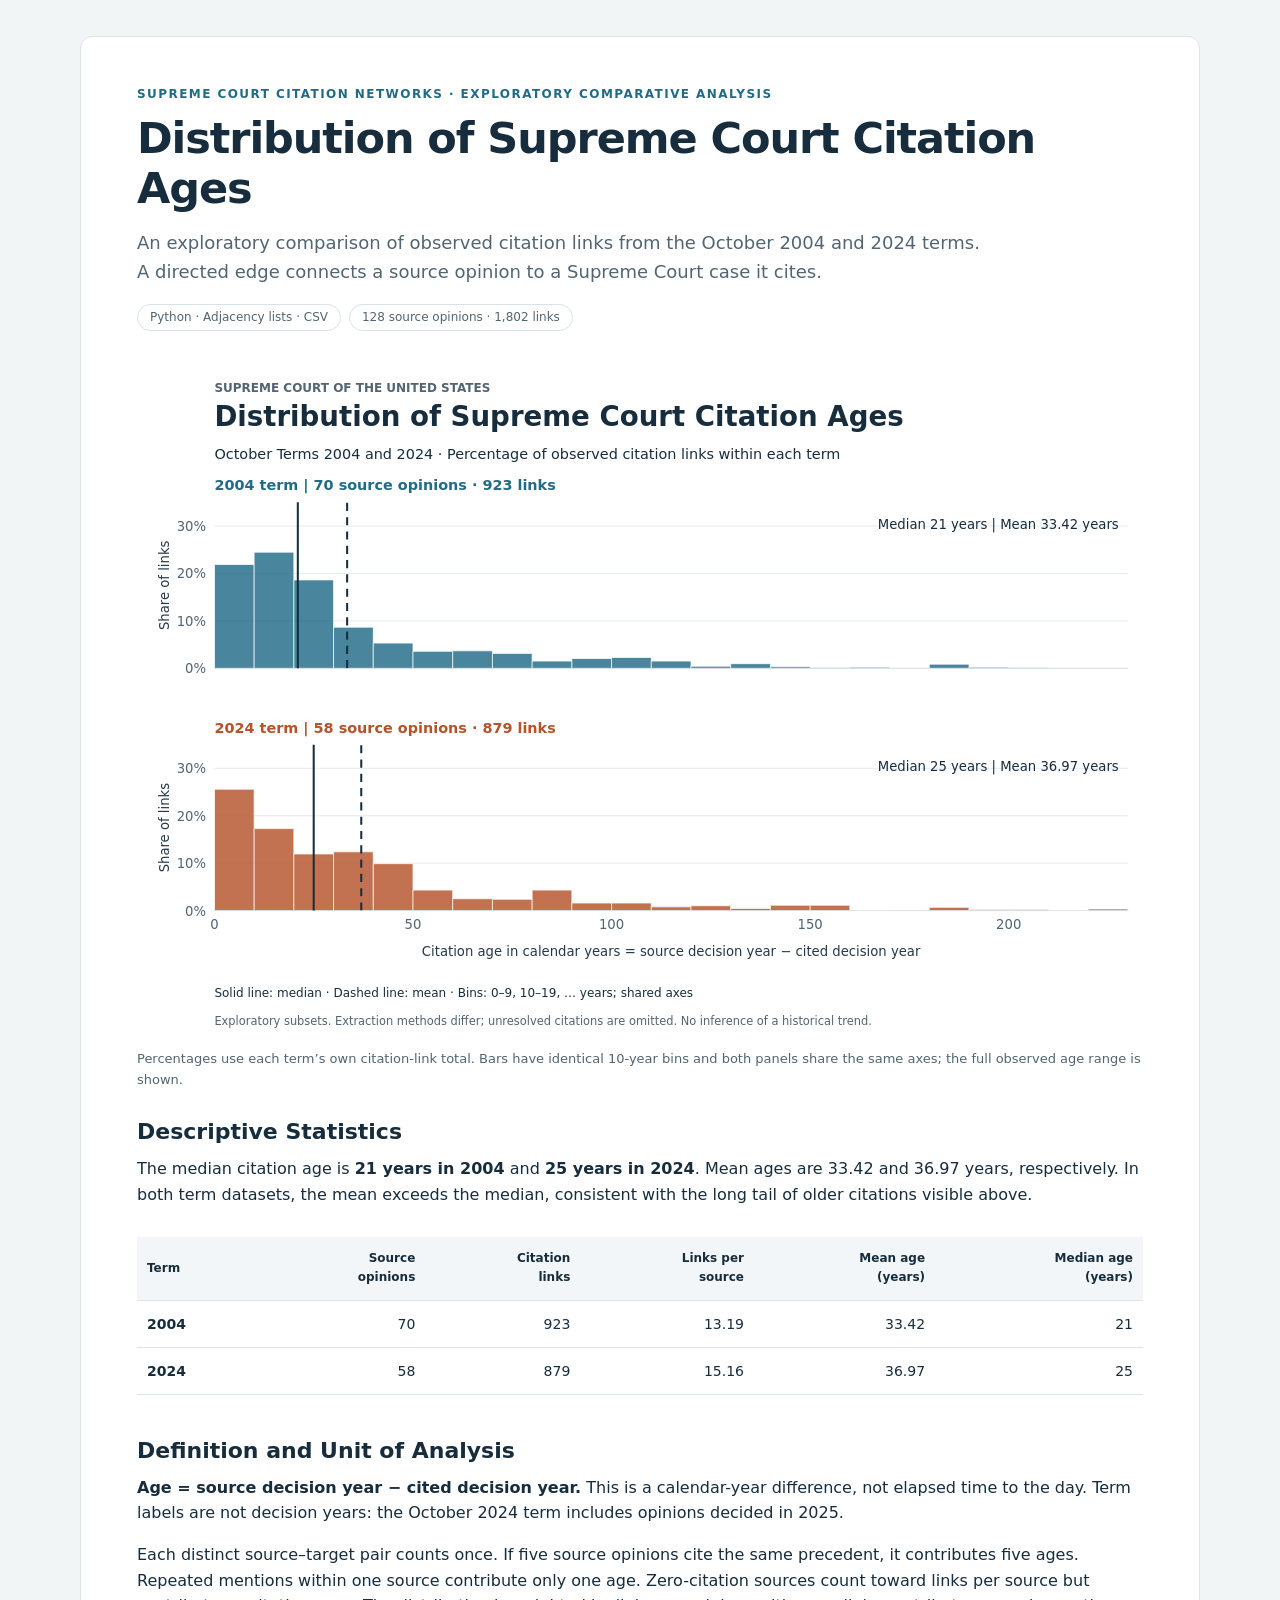
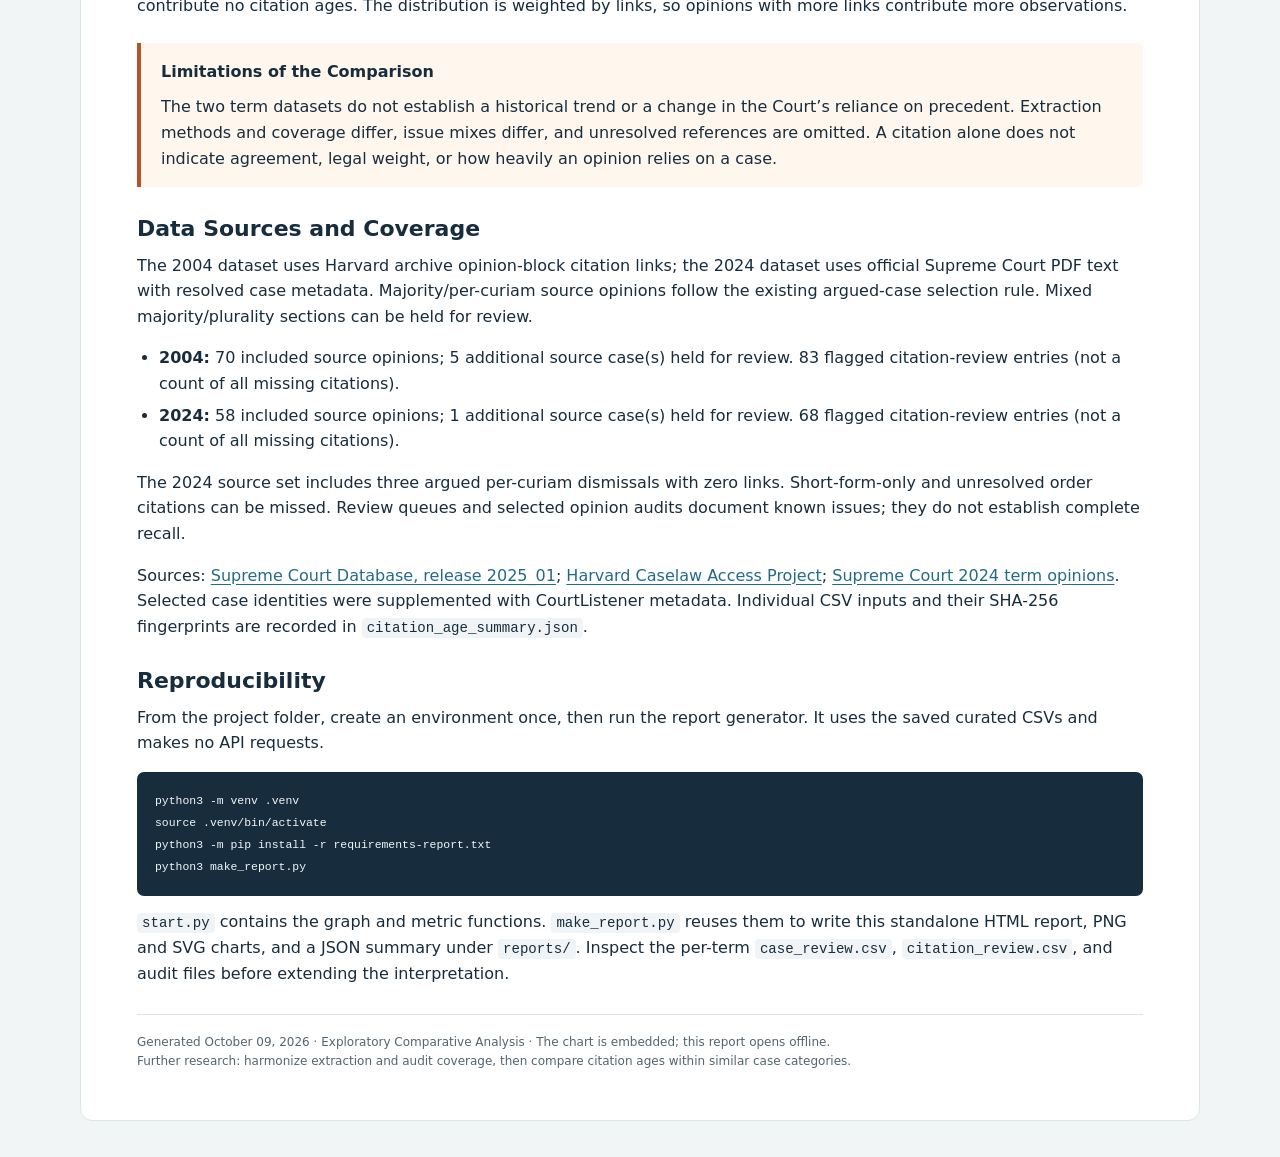
==== reports/citation_age_report.html @ a2adbf7c "Add initial SCOTUS citation analysis and reproducible report" ====
<!doctype html>
<html lang="en">
<head>
<meta charset="utf-8">
<meta name="viewport" content="width=device-width, initial-scale=1">
<title>Distribution of Supreme Court Citation Ages — 2004 and 2024 Terms</title>
<style>
:root { color-scheme: light; --ink:#172d3d; --muted:#526571; --line:#dce5ea; }
* { box-sizing:border-box; }
body { margin:0; background:#f2f5f6; color:var(--ink); font:16px/1.6 system-ui,-apple-system,sans-serif; }
main { max-width:1120px; margin:36px auto; background:white; padding:48px 56px; border:1px solid var(--line); border-radius:12px; }
.eyebrow { color:#226b88; font-size:12px; font-weight:750; letter-spacing:.12em; text-transform:uppercase; }
h1 { font-size:clamp(30px,4vw,43px); line-height:1.15; margin:10px 0 16px; letter-spacing:-.025em; }
h2 { font-size:22px; margin:28px 0 10px; line-height:1.25; }
p { margin:10px 0 16px; }
.lead { font-size:18px; max-width:850px; color:var(--muted); }
.tag { display:inline-block; border:1px solid #d7e2e8; border-radius:20px; padding:3px 12px; font-size:12px; margin-right:8px; color:var(--muted); }
figure { margin:26px -16px 12px; }
figure svg { display:block; width:100%; height:auto; }
figcaption { font-size:13px; color:var(--muted); padding:0 16px; }
.table-wrap { overflow-x:auto; }
table { width:100%; border-collapse:collapse; font-size:14px; margin:14px 0; font-variant-numeric:tabular-nums; }
th,td { padding:12px 10px; border-bottom:1px solid var(--line); text-align:right; }
th:first-child { text-align:left; }
thead th { background:#f3f6f8; font-size:12px; font-weight:650; }
.note { background:#fff7ed; border-left:4px solid #b5532b; padding:16px 20px; margin:24px 0; border-radius:0 6px 6px 0; }
.note p:last-child { margin-bottom:0; }
li { margin:6px 0; }
ul { padding-left:22px; }
code { font-size:.88em; background:#f0f4f6; padding:2px 5px; border-radius:4px; }
pre { background:#172d3d; color:#f2f6f7; padding:18px; border-radius:7px; overflow:auto; font-size:13px; line-height:1.7; }
pre code { background:none; color:inherit; padding:0; }
a { color:#226b88; text-underline-offset:3px; }
footer { margin-top:28px; padding-top:18px; border-top:1px solid var(--line); color:var(--muted); font-size:12px; }
@media (max-width:650px) { main { margin:0; padding:25px 20px; border:0; border-radius:0; } figure { margin:20px -12px; } }
@media print { body { background:white; } main { margin:0; padding:0; border:0; } figure,.note,table { break-inside:avoid; } }
</style>
</head>
<body><main>
<div class="eyebrow">Supreme Court Citation Networks · Exploratory Comparative Analysis</div>
<h1>Distribution of Supreme Court Citation Ages</h1>
<p class="lead">An exploratory comparison of observed citation links from the October 2004 and 2024 terms. A directed edge connects a source opinion to a Supreme Court case it cites.</p>
<span class="tag">Python · Adjacency lists · CSV</span><span class="tag">128 source opinions · 1,802 links</span>
<figure><svg role="img" aria-label="Two histograms of citation ages with shared percentage axes. Mean and median are marked for each term." xmlns:xlink="http://www.w3.org/1999/xlink" width="864pt" height="576pt" viewBox="0 0 864 576" xmlns="http://www.w3.org/2000/svg" version="1.1">
 <metadata>
  <rdf:RDF xmlns:dc="http://purl.org/dc/elements/1.1/" xmlns:cc="http://creativecommons.org/ns#" xmlns:rdf="http://www.w3.org/1999/02/22-rdf-syntax-ns#">
   <cc:Work>
    <dc:type rdf:resource="http://purl.org/dc/dcmitype/StillImage"/>
    <dc:date>2026-10-09T14:38:45.581344</dc:date>
    <dc:format>image/svg+xml</dc:format>
    <dc:creator>
     <cc:Agent>
      <dc:title>Matplotlib v3.9.4, https://matplotlib.org/</dc:title>
     </cc:Agent>
    </dc:creator>
   </cc:Work>
  </rdf:RDF>
 </metadata>
 <defs>
  <style type="text/css">*{stroke-linejoin: round; stroke-linecap: butt}</style>
 </defs>
 <g id="figure_1">
  <g id="patch_1">
   <path d="M 0 576 
L 864 576 
L 864 0 
L 0 0 
z
" style="fill: #ffffff"/>
  </g>
  <g id="axes_1">
   <g id="patch_2">
    <path d="M 77.76 259.106341 
L 838.08 259.106341 
L 838.08 120.96 
L 77.76 120.96 
z
" style="fill: #ffffff"/>
   </g>
   <g id="matplotlib.axis_1">
    <g id="xtick_1">
     <g id="line2d_1"/>
    </g>
    <g id="xtick_2">
     <g id="line2d_2"/>
    </g>
    <g id="xtick_3">
     <g id="line2d_3"/>
    </g>
    <g id="xtick_4">
     <g id="line2d_4"/>
    </g>
    <g id="xtick_5">
     <g id="line2d_5"/>
    </g>
   </g>
   <g id="matplotlib.axis_2">
    <g id="ytick_1">
     <g id="line2d_6">
      <path d="M 77.76 259.106341 
L 838.08 259.106341 
" clip-path="url(#pb6559ec3bf)" style="fill: none; stroke: #e5ebee; stroke-width: 0.8; stroke-linecap: square"/>
     </g>
     <g id="line2d_7"/>
     <g id="text_1">
      <text style="fill: #526571; font: 11px 'DejaVu Sans'; text-anchor: end" x="70.76" y="263.285482" transform="rotate(-0 70.76 263.285482)">0%</text>
     </g>
    </g>
    <g id="ytick_2">
     <g id="line2d_8">
      <path d="M 77.76 219.635958 
L 838.08 219.635958 
" clip-path="url(#pb6559ec3bf)" style="fill: none; stroke: #e5ebee; stroke-width: 0.8; stroke-linecap: square"/>
     </g>
     <g id="line2d_9"/>
     <g id="text_2">
      <text style="fill: #526571; font: 11px 'DejaVu Sans'; text-anchor: end" x="70.76" y="223.815099" transform="rotate(-0 70.76 223.815099)">10%</text>
     </g>
    </g>
    <g id="ytick_3">
     <g id="line2d_10">
      <path d="M 77.76 180.165575 
L 838.08 180.165575 
" clip-path="url(#pb6559ec3bf)" style="fill: none; stroke: #e5ebee; stroke-width: 0.8; stroke-linecap: square"/>
     </g>
     <g id="line2d_11"/>
     <g id="text_3">
      <text style="fill: #526571; font: 11px 'DejaVu Sans'; text-anchor: end" x="70.76" y="184.344716" transform="rotate(-0 70.76 184.344716)">20%</text>
     </g>
    </g>
    <g id="ytick_4">
     <g id="line2d_12">
      <path d="M 77.76 140.695192 
L 838.08 140.695192 
" clip-path="url(#pb6559ec3bf)" style="fill: none; stroke: #e5ebee; stroke-width: 0.8; stroke-linecap: square"/>
     </g>
     <g id="line2d_13"/>
     <g id="text_4">
      <text style="fill: #526571; font: 11px 'DejaVu Sans'; text-anchor: end" x="70.76" y="144.874332" transform="rotate(-0 70.76 144.874332)">30%</text>
     </g>
    </g>
    <g id="text_5">
     <text style="fill: #25394b; font: 11px 'DejaVu Sans'; text-anchor: middle" x="40.023125" y="190.033171" transform="rotate(-90 40.023125 190.033171)">Share of links</text>
    </g>
   </g>
   <g id="patch_3">
    <path d="M 77.76 259.106341 
L 838.08 259.106341 
" style="fill: none; stroke: #ccd7de; stroke-width: 0.8; stroke-linejoin: miter; stroke-linecap: square"/>
   </g>
   <g id="patch_4">
    <path d="M 77.76 259.106341 
L 110.817391 259.106341 
L 110.817391 172.724788 
L 77.76 172.724788 
z
" clip-path="url(#pb6559ec3bf)" style="fill: #226b88; opacity: 0.82; stroke: #ffffff; stroke-width: 0.6; stroke-linejoin: miter"/>
   </g>
   <g id="patch_5">
    <path d="M 110.817391 259.106341 
L 143.874783 259.106341 
L 143.874783 162.461633 
L 110.817391 162.461633 
z
" clip-path="url(#pb6559ec3bf)" style="fill: #226b88; opacity: 0.82; stroke: #ffffff; stroke-width: 0.6; stroke-linejoin: miter"/>
   </g>
   <g id="patch_6">
    <path d="M 143.874783 259.106341 
L 176.932174 259.106341 
L 176.932174 185.553731 
L 143.874783 185.553731 
z
" clip-path="url(#pb6559ec3bf)" style="fill: #226b88; opacity: 0.82; stroke: #ffffff; stroke-width: 0.6; stroke-linejoin: miter"/>
   </g>
   <g id="patch_7">
    <path d="M 176.932174 259.106341 
L 209.989565 259.106341 
L 209.989565 224.895825 
L 176.932174 224.895825 
z
" clip-path="url(#pb6559ec3bf)" style="fill: #226b88; opacity: 0.82; stroke: #ffffff; stroke-width: 0.6; stroke-linejoin: miter"/>
   </g>
   <g id="patch_8">
    <path d="M 209.989565 259.106341 
L 243.046957 259.106341 
L 243.046957 238.1524 
L 209.989565 238.1524 
z
" clip-path="url(#pb6559ec3bf)" style="fill: #226b88; opacity: 0.82; stroke: #ffffff; stroke-width: 0.6; stroke-linejoin: miter"/>
   </g>
   <g id="patch_9">
    <path d="M 243.046957 259.106341 
L 276.104348 259.106341 
L 276.104348 244.994503 
L 243.046957 244.994503 
z
" clip-path="url(#pb6559ec3bf)" style="fill: #226b88; opacity: 0.82; stroke: #ffffff; stroke-width: 0.6; stroke-linejoin: miter"/>
   </g>
   <g id="patch_10">
    <path d="M 276.104348 259.106341 
L 309.161739 259.106341 
L 309.161739 244.566872 
L 276.104348 244.566872 
z
" clip-path="url(#pb6559ec3bf)" style="fill: #226b88; opacity: 0.82; stroke: #ffffff; stroke-width: 0.6; stroke-linejoin: miter"/>
   </g>
   <g id="patch_11">
    <path d="M 309.161739 259.106341 
L 342.21913 259.106341 
L 342.21913 246.705029 
L 309.161739 246.705029 
z
" clip-path="url(#pb6559ec3bf)" style="fill: #226b88; opacity: 0.82; stroke: #ffffff; stroke-width: 0.6; stroke-linejoin: miter"/>
   </g>
   <g id="patch_12">
    <path d="M 342.21913 259.106341 
L 375.276522 259.106341 
L 375.276522 253.119501 
L 342.21913 253.119501 
z
" clip-path="url(#pb6559ec3bf)" style="fill: #226b88; opacity: 0.82; stroke: #ffffff; stroke-width: 0.6; stroke-linejoin: miter"/>
   </g>
   <g id="patch_13">
    <path d="M 375.276522 259.106341 
L 408.333913 259.106341 
L 408.333913 250.981344 
L 375.276522 250.981344 
z
" clip-path="url(#pb6559ec3bf)" style="fill: #226b88; opacity: 0.82; stroke: #ffffff; stroke-width: 0.6; stroke-linejoin: miter"/>
   </g>
   <g id="patch_14">
    <path d="M 408.333913 259.106341 
L 441.391304 259.106341 
L 441.391304 250.126081 
L 408.333913 250.126081 
z
" clip-path="url(#pb6559ec3bf)" style="fill: #226b88; opacity: 0.82; stroke: #ffffff; stroke-width: 0.6; stroke-linejoin: miter"/>
   </g>
   <g id="patch_15">
    <path d="M 441.391304 259.106341 
L 474.448696 259.106341 
L 474.448696 253.119501 
L 441.391304 253.119501 
z
" clip-path="url(#pb6559ec3bf)" style="fill: #226b88; opacity: 0.82; stroke: #ffffff; stroke-width: 0.6; stroke-linejoin: miter"/>
   </g>
   <g id="patch_16">
    <path d="M 474.448696 259.106341 
L 507.506087 259.106341 
L 507.506087 257.395816 
L 474.448696 257.395816 
z
" clip-path="url(#pb6559ec3bf)" style="fill: #226b88; opacity: 0.82; stroke: #ffffff; stroke-width: 0.6; stroke-linejoin: miter"/>
   </g>
   <g id="patch_17">
    <path d="M 507.506087 259.106341 
L 540.563478 259.106341 
L 540.563478 255.257658 
L 507.506087 255.257658 
z
" clip-path="url(#pb6559ec3bf)" style="fill: #226b88; opacity: 0.82; stroke: #ffffff; stroke-width: 0.6; stroke-linejoin: miter"/>
   </g>
   <g id="patch_18">
    <path d="M 540.563478 259.106341 
L 573.62087 259.106341 
L 573.62087 257.823447 
L 540.563478 257.823447 
z
" clip-path="url(#pb6559ec3bf)" style="fill: #226b88; opacity: 0.82; stroke: #ffffff; stroke-width: 0.6; stroke-linejoin: miter"/>
   </g>
   <g id="patch_19">
    <path d="M 573.62087 259.106341 
L 606.678261 259.106341 
L 606.678261 258.67871 
L 573.62087 258.67871 
z
" clip-path="url(#pb6559ec3bf)" style="fill: #226b88; opacity: 0.82; stroke: #ffffff; stroke-width: 0.6; stroke-linejoin: miter"/>
   </g>
   <g id="patch_20">
    <path d="M 606.678261 259.106341 
L 639.735652 259.106341 
L 639.735652 258.251079 
L 606.678261 258.251079 
z
" clip-path="url(#pb6559ec3bf)" style="fill: #226b88; opacity: 0.82; stroke: #ffffff; stroke-width: 0.6; stroke-linejoin: miter"/>
   </g>
   <g id="patch_21">
    <path d="M 639.735652 259.106341 
L 672.793043 259.106341 
L 672.793043 259.106341 
L 639.735652 259.106341 
z
" clip-path="url(#pb6559ec3bf)" style="fill: #226b88; opacity: 0.82; stroke: #ffffff; stroke-width: 0.6; stroke-linejoin: miter"/>
   </g>
   <g id="patch_22">
    <path d="M 672.793043 259.106341 
L 705.850435 259.106341 
L 705.850435 255.68529 
L 672.793043 255.68529 
z
" clip-path="url(#pb6559ec3bf)" style="fill: #226b88; opacity: 0.82; stroke: #ffffff; stroke-width: 0.6; stroke-linejoin: miter"/>
   </g>
   <g id="patch_23">
    <path d="M 705.850435 259.106341 
L 738.907826 259.106341 
L 738.907826 258.251079 
L 705.850435 258.251079 
z
" clip-path="url(#pb6559ec3bf)" style="fill: #226b88; opacity: 0.82; stroke: #ffffff; stroke-width: 0.6; stroke-linejoin: miter"/>
   </g>
   <g id="patch_24">
    <path d="M 738.907826 259.106341 
L 771.965217 259.106341 
L 771.965217 258.67871 
L 738.907826 258.67871 
z
" clip-path="url(#pb6559ec3bf)" style="fill: #226b88; opacity: 0.82; stroke: #ffffff; stroke-width: 0.6; stroke-linejoin: miter"/>
   </g>
   <g id="patch_25">
    <path d="M 771.965217 259.106341 
L 805.022609 259.106341 
L 805.022609 259.106341 
L 771.965217 259.106341 
z
" clip-path="url(#pb6559ec3bf)" style="fill: #226b88; opacity: 0.82; stroke: #ffffff; stroke-width: 0.6; stroke-linejoin: miter"/>
   </g>
   <g id="patch_26">
    <path d="M 805.022609 259.106341 
L 838.08 259.106341 
L 838.08 259.106341 
L 805.022609 259.106341 
z
" clip-path="url(#pb6559ec3bf)" style="fill: #226b88; opacity: 0.82; stroke: #ffffff; stroke-width: 0.6; stroke-linejoin: miter"/>
   </g>
   <g id="text_6">
    <text style="fill: #172d3d; font: 11px 'DejaVu Sans'; text-anchor: end" x="830.4768" y="143.18104" transform="rotate(-0 830.4768 143.18104)">Median 21 years  |  Mean 33.42 years</text>
   </g>
   <g id="text_7">
    <text style="fill: #226b88; font: 700 12px 'DejaVu Sans'; text-anchor: start" x="77.76" y="110.96" transform="rotate(-0 77.76 110.96)">2004 term  |  70 source opinions  ·  923 links</text>
   </g>
   <g id="line2d_14">
    <path d="M 147.180522 259.106341 
L 147.180522 120.96 
" clip-path="url(#pb6559ec3bf)" style="fill: none; stroke: #162e3e; stroke-width: 1.7; stroke-linecap: square"/>
   </g>
   <g id="line2d_15">
    <path d="M 188.228275 259.106341 
L 188.228275 120.96 
" clip-path="url(#pb6559ec3bf)" style="fill: none; stroke-dasharray: 6.8,5.1; stroke-dashoffset: 0; stroke: #162e3e; stroke-width: 1.7"/>
   </g>
  </g>
  <g id="axes_2">
   <g id="patch_27">
    <path d="M 77.76 460.8 
L 838.08 460.8 
L 838.08 322.653659 
L 77.76 322.653659 
z
" style="fill: #ffffff"/>
   </g>
   <g id="matplotlib.axis_3">
    <g id="xtick_6">
     <g id="line2d_16"/>
     <g id="text_8">
      <text style="fill: #526571; font: 11px 'DejaVu Sans'; text-anchor: middle" x="77.76" y="476.158281" transform="rotate(-0 77.76 476.158281)">0</text>
     </g>
    </g>
    <g id="xtick_7">
     <g id="line2d_17"/>
     <g id="text_9">
      <text style="fill: #526571; font: 11px 'DejaVu Sans'; text-anchor: middle" x="243.046957" y="476.158281" transform="rotate(-0 243.046957 476.158281)">50</text>
     </g>
    </g>
    <g id="xtick_8">
     <g id="line2d_18"/>
     <g id="text_10">
      <text style="fill: #526571; font: 11px 'DejaVu Sans'; text-anchor: middle" x="408.333913" y="476.158281" transform="rotate(-0 408.333913 476.158281)">100</text>
     </g>
    </g>
    <g id="xtick_9">
     <g id="line2d_19"/>
     <g id="text_11">
      <text style="fill: #526571; font: 11px 'DejaVu Sans'; text-anchor: middle" x="573.62087" y="476.158281" transform="rotate(-0 573.62087 476.158281)">150</text>
     </g>
    </g>
    <g id="xtick_10">
     <g id="line2d_20"/>
     <g id="text_12">
      <text style="fill: #526571; font: 11px 'DejaVu Sans'; text-anchor: middle" x="738.907826" y="476.158281" transform="rotate(-0 738.907826 476.158281)">200</text>
     </g>
    </g>
    <g id="text_13">
     <text style="fill: #25394b; font: 11px 'DejaVu Sans'; text-anchor: middle" x="457.92" y="498.804219" transform="rotate(-0 457.92 498.804219)">Citation age in calendar years  =  source decision year − cited decision year</text>
    </g>
   </g>
   <g id="matplotlib.axis_4">
    <g id="ytick_5">
     <g id="line2d_21">
      <path d="M 77.76 460.8 
L 838.08 460.8 
" clip-path="url(#p22a490e594)" style="fill: none; stroke: #e5ebee; stroke-width: 0.8; stroke-linecap: square"/>
     </g>
     <g id="line2d_22"/>
     <g id="text_14">
      <text style="fill: #526571; font: 11px 'DejaVu Sans'; text-anchor: end" x="70.76" y="464.979141" transform="rotate(-0 70.76 464.979141)">0%</text>
     </g>
    </g>
    <g id="ytick_6">
     <g id="line2d_23">
      <path d="M 77.76 421.329617 
L 838.08 421.329617 
" clip-path="url(#p22a490e594)" style="fill: none; stroke: #e5ebee; stroke-width: 0.8; stroke-linecap: square"/>
     </g>
     <g id="line2d_24"/>
     <g id="text_15">
      <text style="fill: #526571; font: 11px 'DejaVu Sans'; text-anchor: end" x="70.76" y="425.508757" transform="rotate(-0 70.76 425.508757)">10%</text>
     </g>
    </g>
    <g id="ytick_7">
     <g id="line2d_25">
      <path d="M 77.76 381.859233 
L 838.08 381.859233 
" clip-path="url(#p22a490e594)" style="fill: none; stroke: #e5ebee; stroke-width: 0.8; stroke-linecap: square"/>
     </g>
     <g id="line2d_26"/>
     <g id="text_16">
      <text style="fill: #526571; font: 11px 'DejaVu Sans'; text-anchor: end" x="70.76" y="386.038374" transform="rotate(-0 70.76 386.038374)">20%</text>
     </g>
    </g>
    <g id="ytick_8">
     <g id="line2d_27">
      <path d="M 77.76 342.38885 
L 838.08 342.38885 
" clip-path="url(#p22a490e594)" style="fill: none; stroke: #e5ebee; stroke-width: 0.8; stroke-linecap: square"/>
     </g>
     <g id="line2d_28"/>
     <g id="text_17">
      <text style="fill: #526571; font: 11px 'DejaVu Sans'; text-anchor: end" x="70.76" y="346.567991" transform="rotate(-0 70.76 346.567991)">30%</text>
     </g>
    </g>
    <g id="text_18">
     <text style="fill: #25394b; font: 11px 'DejaVu Sans'; text-anchor: middle" x="40.023125" y="391.726829" transform="rotate(-90 40.023125 391.726829)">Share of links</text>
    </g>
   </g>
   <g id="patch_28">
    <path d="M 77.76 460.8 
L 838.08 460.8 
" style="fill: none; stroke: #ccd7de; stroke-width: 0.8; stroke-linejoin: miter; stroke-linecap: square"/>
   </g>
   <g id="patch_29">
    <path d="M 77.76 460.8 
L 110.817391 460.8 
L 110.817391 359.766596 
L 77.76 359.766596 
z
" clip-path="url(#p22a490e594)" style="fill: #b5532b; opacity: 0.82; stroke: #ffffff; stroke-width: 0.6; stroke-linejoin: miter"/>
   </g>
   <g id="patch_30">
    <path d="M 110.817391 460.8 
L 143.874783 460.8 
L 143.874783 392.546322 
L 110.817391 392.546322 
z
" clip-path="url(#p22a490e594)" style="fill: #b5532b; opacity: 0.82; stroke: #ffffff; stroke-width: 0.6; stroke-linejoin: miter"/>
   </g>
   <g id="patch_31">
    <path d="M 143.874783 460.8 
L 176.932174 460.8 
L 176.932174 413.651078 
L 143.874783 413.651078 
z
" clip-path="url(#p22a490e594)" style="fill: #b5532b; opacity: 0.82; stroke: #ffffff; stroke-width: 0.6; stroke-linejoin: miter"/>
   </g>
   <g id="patch_32">
    <path d="M 176.932174 460.8 
L 209.989565 460.8 
L 209.989565 411.854929 
L 176.932174 411.854929 
z
" clip-path="url(#p22a490e594)" style="fill: #b5532b; opacity: 0.82; stroke: #ffffff; stroke-width: 0.6; stroke-linejoin: miter"/>
   </g>
   <g id="patch_33">
    <path d="M 209.989565 460.8 
L 243.046957 460.8 
L 243.046957 421.73375 
L 209.989565 421.73375 
z
" clip-path="url(#p22a490e594)" style="fill: #b5532b; opacity: 0.82; stroke: #ffffff; stroke-width: 0.6; stroke-linejoin: miter"/>
   </g>
   <g id="patch_34">
    <path d="M 243.046957 460.8 
L 276.104348 460.8 
L 276.104348 443.736581 
L 243.046957 443.736581 
z
" clip-path="url(#p22a490e594)" style="fill: #b5532b; opacity: 0.82; stroke: #ffffff; stroke-width: 0.6; stroke-linejoin: miter"/>
   </g>
   <g id="patch_35">
    <path d="M 276.104348 460.8 
L 309.161739 460.8 
L 309.161739 450.921178 
L 276.104348 450.921178 
z
" clip-path="url(#p22a490e594)" style="fill: #b5532b; opacity: 0.82; stroke: #ffffff; stroke-width: 0.6; stroke-linejoin: miter"/>
   </g>
   <g id="patch_36">
    <path d="M 309.161739 460.8 
L 342.21913 460.8 
L 342.21913 451.370216 
L 309.161739 451.370216 
z
" clip-path="url(#p22a490e594)" style="fill: #b5532b; opacity: 0.82; stroke: #ffffff; stroke-width: 0.6; stroke-linejoin: miter"/>
   </g>
   <g id="patch_37">
    <path d="M 342.21913 460.8 
L 375.276522 460.8 
L 375.276522 443.736581 
L 342.21913 443.736581 
z
" clip-path="url(#p22a490e594)" style="fill: #b5532b; opacity: 0.82; stroke: #ffffff; stroke-width: 0.6; stroke-linejoin: miter"/>
   </g>
   <g id="patch_38">
    <path d="M 375.276522 460.8 
L 408.333913 460.8 
L 408.333913 454.513477 
L 375.276522 454.513477 
z
" clip-path="url(#p22a490e594)" style="fill: #b5532b; opacity: 0.82; stroke: #ffffff; stroke-width: 0.6; stroke-linejoin: miter"/>
   </g>
   <g id="patch_39">
    <path d="M 408.333913 460.8 
L 441.391304 460.8 
L 441.391304 454.513477 
L 408.333913 454.513477 
z
" clip-path="url(#p22a490e594)" style="fill: #b5532b; opacity: 0.82; stroke: #ffffff; stroke-width: 0.6; stroke-linejoin: miter"/>
   </g>
   <g id="patch_40">
    <path d="M 441.391304 460.8 
L 474.448696 460.8 
L 474.448696 457.656739 
L 441.391304 457.656739 
z
" clip-path="url(#p22a490e594)" style="fill: #b5532b; opacity: 0.82; stroke: #ffffff; stroke-width: 0.6; stroke-linejoin: miter"/>
   </g>
   <g id="patch_41">
    <path d="M 474.448696 460.8 
L 507.506087 460.8 
L 507.506087 456.758664 
L 474.448696 456.758664 
z
" clip-path="url(#p22a490e594)" style="fill: #b5532b; opacity: 0.82; stroke: #ffffff; stroke-width: 0.6; stroke-linejoin: miter"/>
   </g>
   <g id="patch_42">
    <path d="M 507.506087 460.8 
L 540.563478 460.8 
L 540.563478 459.003851 
L 507.506087 459.003851 
z
" clip-path="url(#p22a490e594)" style="fill: #b5532b; opacity: 0.82; stroke: #ffffff; stroke-width: 0.6; stroke-linejoin: miter"/>
   </g>
   <g id="patch_43">
    <path d="M 540.563478 460.8 
L 573.62087 460.8 
L 573.62087 456.309626 
L 540.563478 456.309626 
z
" clip-path="url(#p22a490e594)" style="fill: #b5532b; opacity: 0.82; stroke: #ffffff; stroke-width: 0.6; stroke-linejoin: miter"/>
   </g>
   <g id="patch_44">
    <path d="M 573.62087 460.8 
L 606.678261 460.8 
L 606.678261 456.309626 
L 573.62087 456.309626 
z
" clip-path="url(#p22a490e594)" style="fill: #b5532b; opacity: 0.82; stroke: #ffffff; stroke-width: 0.6; stroke-linejoin: miter"/>
   </g>
   <g id="patch_45">
    <path d="M 606.678261 460.8 
L 639.735652 460.8 
L 639.735652 460.8 
L 606.678261 460.8 
z
" clip-path="url(#p22a490e594)" style="fill: #b5532b; opacity: 0.82; stroke: #ffffff; stroke-width: 0.6; stroke-linejoin: miter"/>
   </g>
   <g id="patch_46">
    <path d="M 639.735652 460.8 
L 672.793043 460.8 
L 672.793043 460.350963 
L 639.735652 460.350963 
z
" clip-path="url(#p22a490e594)" style="fill: #b5532b; opacity: 0.82; stroke: #ffffff; stroke-width: 0.6; stroke-linejoin: miter"/>
   </g>
   <g id="patch_47">
    <path d="M 672.793043 460.8 
L 705.850435 460.8 
L 705.850435 458.105776 
L 672.793043 458.105776 
z
" clip-path="url(#p22a490e594)" style="fill: #b5532b; opacity: 0.82; stroke: #ffffff; stroke-width: 0.6; stroke-linejoin: miter"/>
   </g>
   <g id="patch_48">
    <path d="M 705.850435 460.8 
L 738.907826 460.8 
L 738.907826 459.901925 
L 705.850435 459.901925 
z
" clip-path="url(#p22a490e594)" style="fill: #b5532b; opacity: 0.82; stroke: #ffffff; stroke-width: 0.6; stroke-linejoin: miter"/>
   </g>
   <g id="patch_49">
    <path d="M 738.907826 460.8 
L 771.965217 460.8 
L 771.965217 459.901925 
L 738.907826 459.901925 
z
" clip-path="url(#p22a490e594)" style="fill: #b5532b; opacity: 0.82; stroke: #ffffff; stroke-width: 0.6; stroke-linejoin: miter"/>
   </g>
   <g id="patch_50">
    <path d="M 771.965217 460.8 
L 805.022609 460.8 
L 805.022609 460.8 
L 771.965217 460.8 
z
" clip-path="url(#p22a490e594)" style="fill: #b5532b; opacity: 0.82; stroke: #ffffff; stroke-width: 0.6; stroke-linejoin: miter"/>
   </g>
   <g id="patch_51">
    <path d="M 805.022609 460.8 
L 838.08 460.8 
L 838.08 459.452888 
L 805.022609 459.452888 
z
" clip-path="url(#p22a490e594)" style="fill: #b5532b; opacity: 0.82; stroke: #ffffff; stroke-width: 0.6; stroke-linejoin: miter"/>
   </g>
   <g id="text_19">
    <text style="fill: #172d3d; font: 11px 'DejaVu Sans'; text-anchor: end" x="830.4768" y="344.874699" transform="rotate(-0 830.4768 344.874699)">Median 25 years  |  Mean 36.97 years</text>
   </g>
   <g id="text_20">
    <text style="fill: #b5532b; font: 700 12px 'DejaVu Sans'; text-anchor: start" x="77.76" y="312.653659" transform="rotate(-0 77.76 312.653659)">2024 term  |  58 source opinions  ·  879 links</text>
   </g>
   <g id="line2d_29">
    <path d="M 160.403478 460.8 
L 160.403478 322.653659 
" clip-path="url(#p22a490e594)" style="fill: none; stroke: #162e3e; stroke-width: 1.7; stroke-linecap: square"/>
   </g>
   <g id="line2d_30">
    <path d="M 199.982089 460.8 
L 199.982089 322.653659 
" clip-path="url(#p22a490e594)" style="fill: none; stroke-dasharray: 6.8,5.1; stroke-dashoffset: 0; stroke: #162e3e; stroke-width: 1.7"/>
   </g>
  </g>
  <g id="text_21">
   <text style="fill: #526571; font: 700 10px 'DejaVu Sans'; text-anchor: start" x="77.76" y="28.8" transform="rotate(-0 77.76 28.8)">SUPREME COURT OF THE UNITED STATES</text>
  </g>
  <g id="text_22">
   <text style="fill: #172d3d; font: 700 23px 'DejaVu Sans'; text-anchor: start" x="77.76" y="57.6" transform="rotate(-0 77.76 57.6)">Distribution of Supreme Court Citation Ages</text>
  </g>
  <g id="text_23">
   <text style="fill: #172d3d; font: 12px 'DejaVu Sans'; text-anchor: start" x="77.76" y="84.672" transform="rotate(-0 77.76 84.672)">October Terms 2004 and 2024  ·  Percentage of observed citation links within each term</text>
  </g>
  <g id="text_24">
   <text style="fill: #172d3d; font: 10px 'DejaVu Sans'; text-anchor: start" x="77.76" y="532.8" transform="rotate(-0 77.76 532.8)">Solid line: median   ·   Dashed line: mean   ·   Bins: 0–9, 10–19, … years; shared axes</text>
  </g>
  <g id="text_25">
   <text style="fill: #526571; font: 9.5px 'DejaVu Sans'; text-anchor: start" x="77.76" y="555.84" transform="rotate(-0 77.76 555.84)">Exploratory subsets. Extraction methods differ; unresolved citations are omitted. No inference of a historical trend.</text>
  </g>
 </g>
 <defs>
  <clipPath id="pb6559ec3bf">
   <rect x="77.76" y="120.96" width="760.32" height="138.146341"/>
  </clipPath>
  <clipPath id="p22a490e594">
   <rect x="77.76" y="322.653659" width="760.32" height="138.146341"/>
  </clipPath>
 </defs>
</svg>
<figcaption>Percentages use each term’s own citation-link total. Bars have identical 10-year bins and both panels share the same axes; the full observed age range is shown.</figcaption></figure>
<h2>Descriptive Statistics</h2>
<p>The median citation age is <strong>21 years in 2004</strong> and <strong>25 years in 2024</strong>. Mean ages are 33.42 and 36.97 years, respectively. In both term datasets, the mean exceeds the median, consistent with the long tail of older citations visible above.</p>
<div class="table-wrap"><table>
<thead><tr><th scope="col">Term</th><th scope="col">Source<br>opinions</th><th scope="col">Citation<br>links</th><th scope="col">Links per<br>source</th><th scope="col">Mean age<br>(years)</th><th scope="col">Median age<br>(years)</th></tr></thead>
<tbody><tr><th scope='row'>2004</th><td>70</td><td>923</td><td>13.19</td><td>33.42</td><td>21</td></tr><tr><th scope='row'>2024</th><td>58</td><td>879</td><td>15.16</td><td>36.97</td><td>25</td></tr></tbody></table></div>
<h2>Definition and Unit of Analysis</h2>
<p><strong>Age = source decision year − cited decision year.</strong> This is a calendar-year difference, not elapsed time to the day. Term labels are not decision years: the October 2024 term includes opinions decided in 2025.</p>
<p>Each distinct source–target pair counts once. If five source opinions cite the same precedent, it contributes five ages. Repeated mentions within one source contribute only one age. Zero-citation sources count toward links per source but contribute no citation ages. The distribution is weighted by links, so opinions with more links contribute more observations.</p>
<div class="note"><strong>Limitations of the Comparison</strong>
<p>The two term datasets do not establish a historical trend or a change in the Court’s reliance on precedent. Extraction methods and coverage differ, issue mixes differ, and unresolved references are omitted. A citation alone does not indicate agreement, legal weight, or how heavily an opinion relies on a case.</p></div>
<h2>Data Sources and Coverage</h2>
<p>The 2004 dataset uses Harvard archive opinion-block citation links; the 2024 dataset uses official Supreme Court PDF text with resolved case metadata. Majority/per-curiam source opinions follow the existing argued-case selection rule. Mixed majority/plurality sections can be held for review.</p><ul><li><strong>2004:</strong> 70 included source opinions; 5 additional source case(s) held for review. 83 flagged citation-review entries (not a count of all missing citations).</li><li><strong>2024:</strong> 58 included source opinions; 1 additional source case(s) held for review. 68 flagged citation-review entries (not a count of all missing citations).</li></ul>
<p>The 2024 source set includes three argued per-curiam dismissals with zero links. Short-form-only and unresolved order citations can be missed. Review queues and selected opinion audits document known issues; they do not establish complete recall.</p>
<p>Sources: <a href="https://scdb.la.psu.edu/data/2025-release-01/">Supreme Court Database, release 2025_01</a>; <a href="https://static.case.law/">Harvard Caselaw Access Project</a>; <a href="https://www.supremecourt.gov/opinions/slipopinion/24">Supreme Court 2024 term opinions</a>. Selected case identities were supplemented with CourtListener metadata. Individual CSV inputs and their SHA-256 fingerprints are recorded in <code>citation_age_summary.json</code>.</p>
<h2>Reproducibility</h2>
<p>From the project folder, create an environment once, then run the report generator. It uses the saved curated CSVs and makes no API requests.</p>
<pre><code>python3 -m venv .venv
source .venv/bin/activate
python3 -m pip install -r requirements-report.txt
python3 make_report.py</code></pre>
<p><code>start.py</code> contains the graph and metric functions. <code>make_report.py</code> reuses them to write this standalone HTML report, PNG and SVG charts, and a JSON summary under <code>reports/</code>. Inspect the per-term <code>case_review.csv</code>, <code>citation_review.csv</code>, and audit files before extending the interpretation.</p>
<footer>Generated October 09, 2026 · Exploratory Comparative Analysis · The chart is embedded; this report opens offline.<br>Further research: harmonize extraction and audit coverage, then compare citation ages within similar case categories.</footer>
</main></body></html>
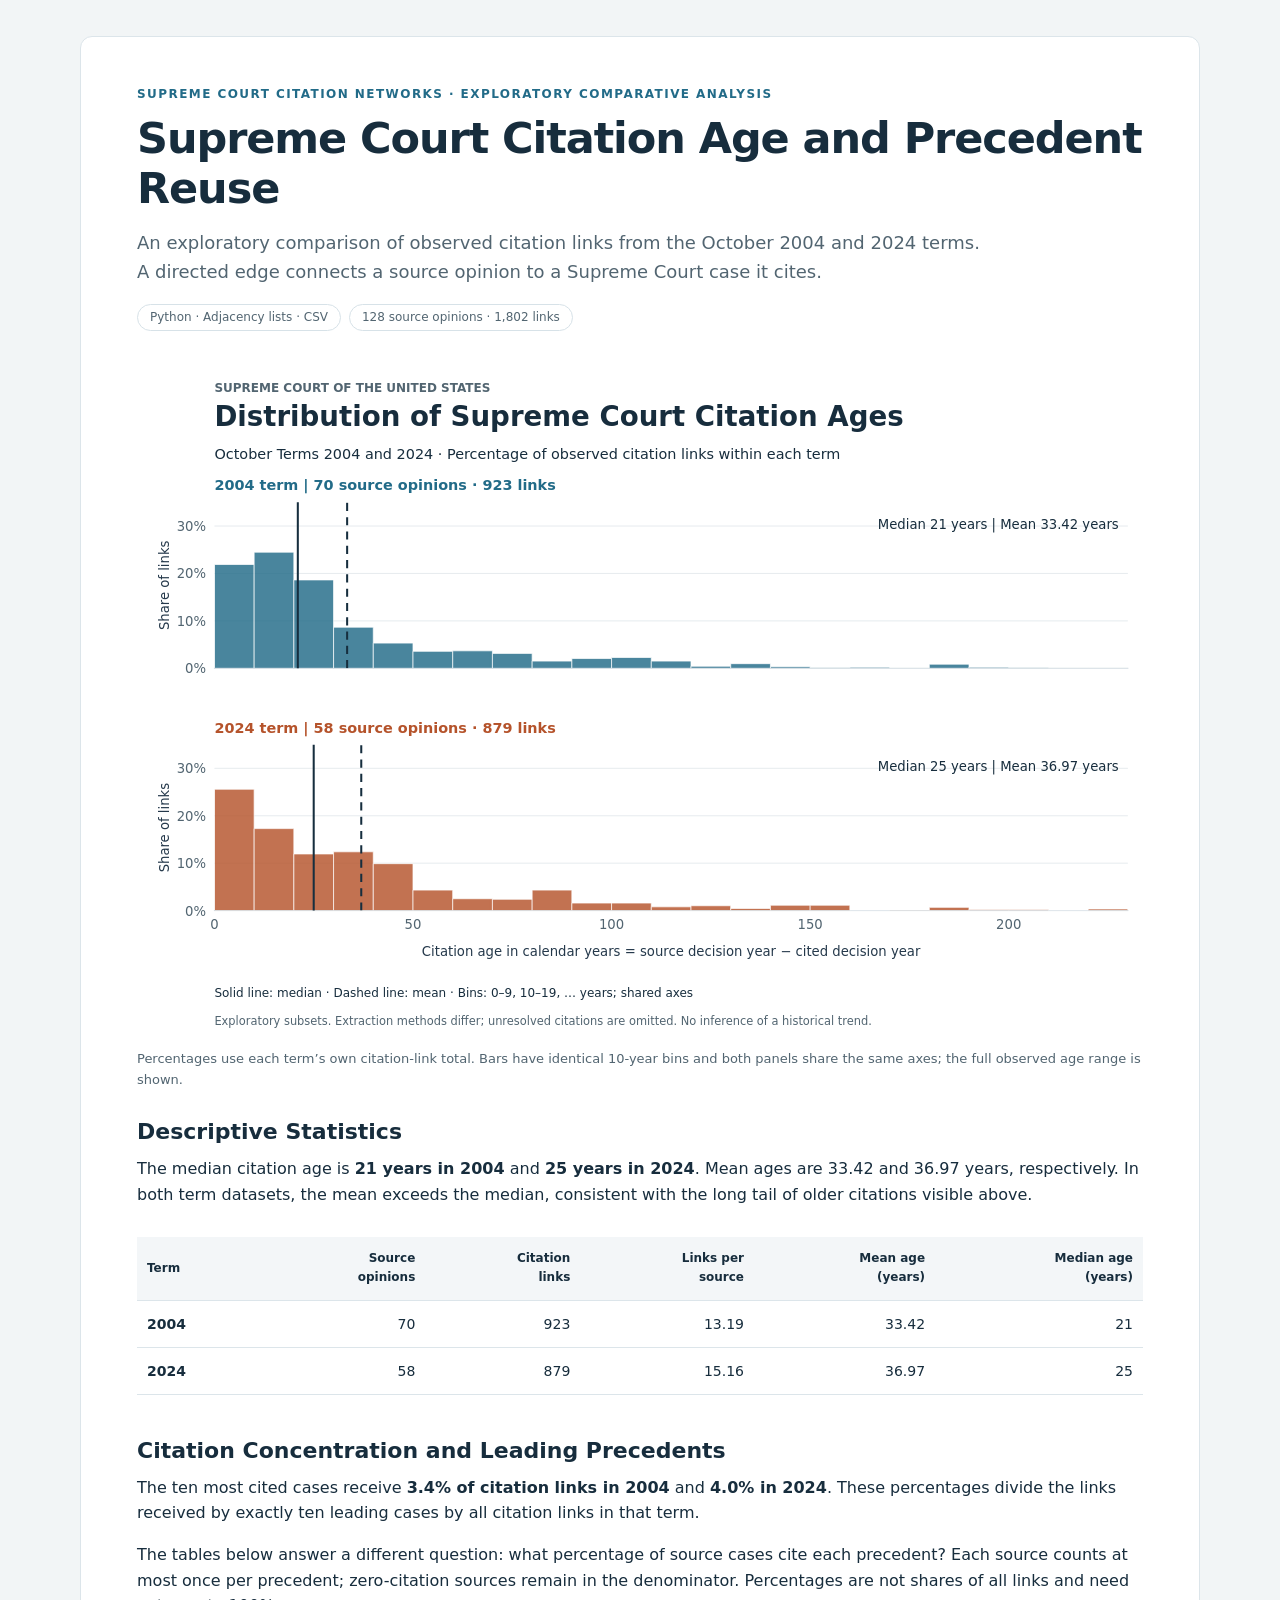
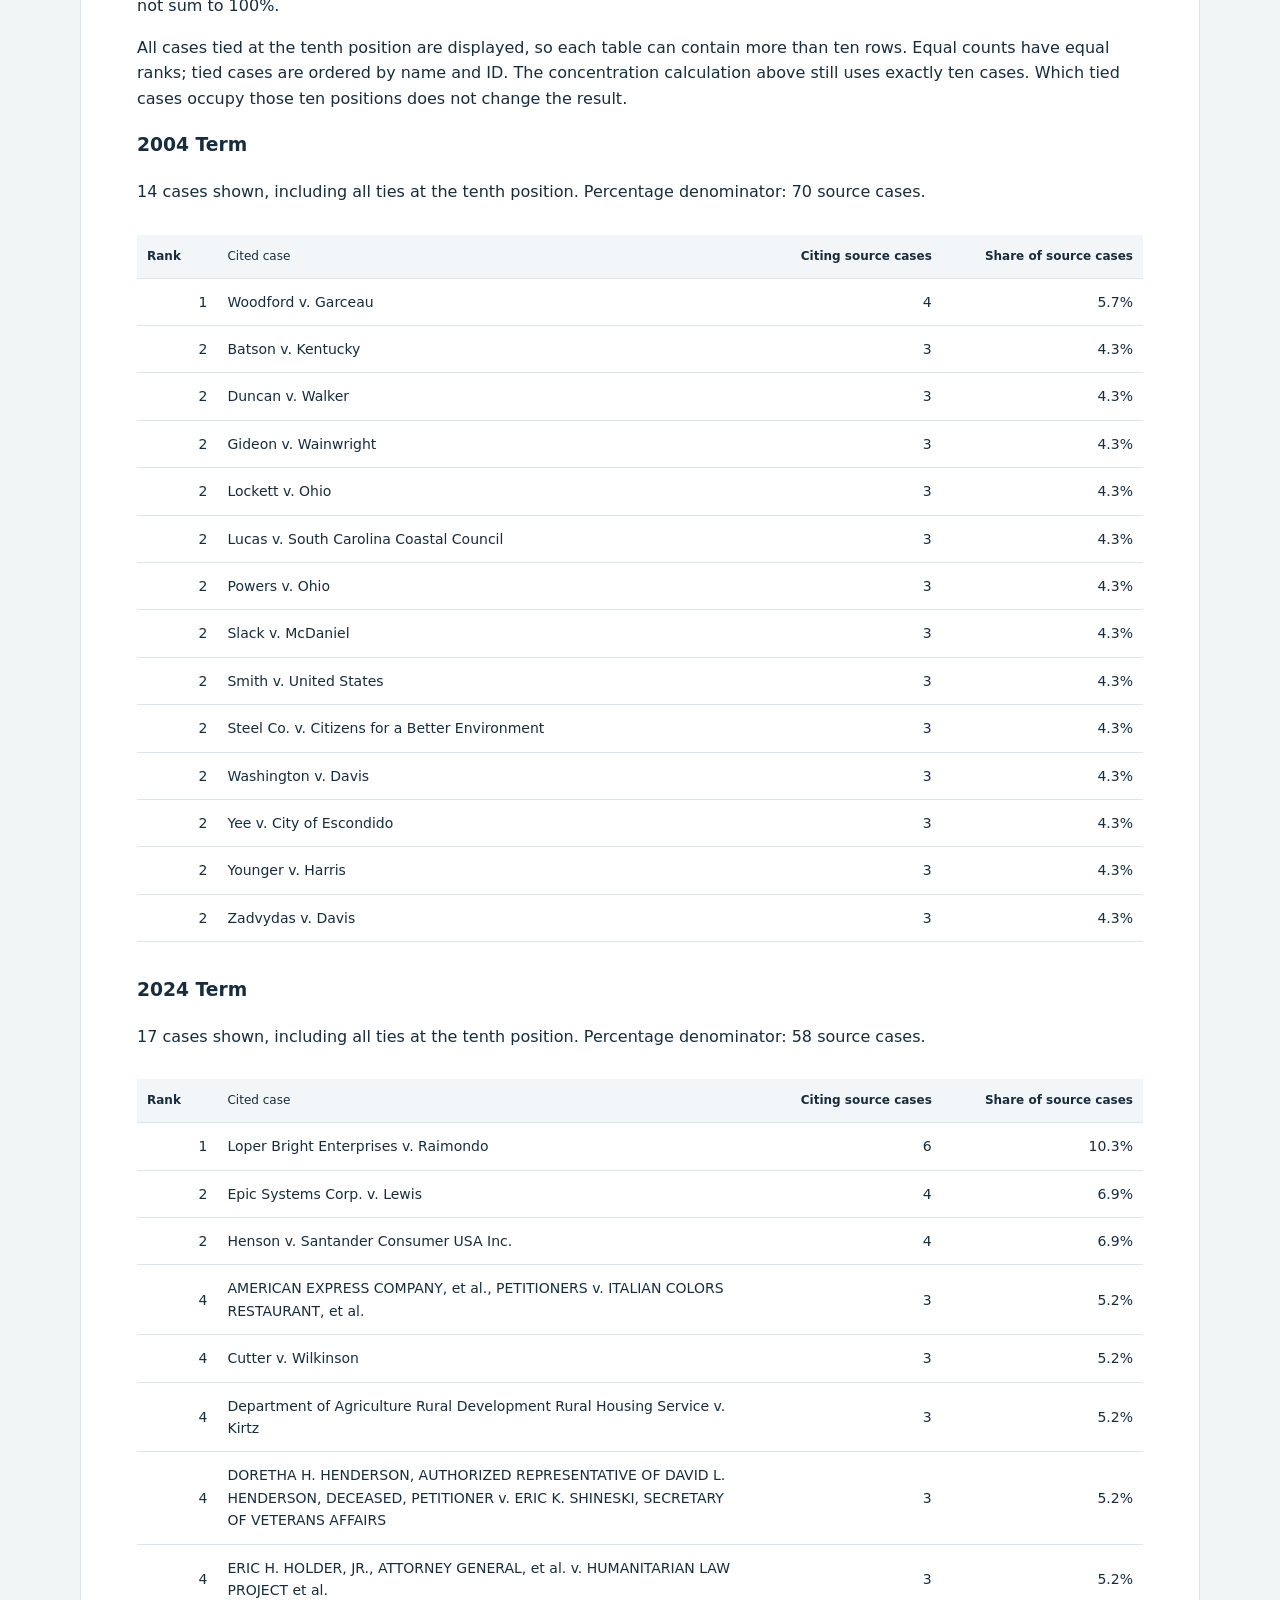
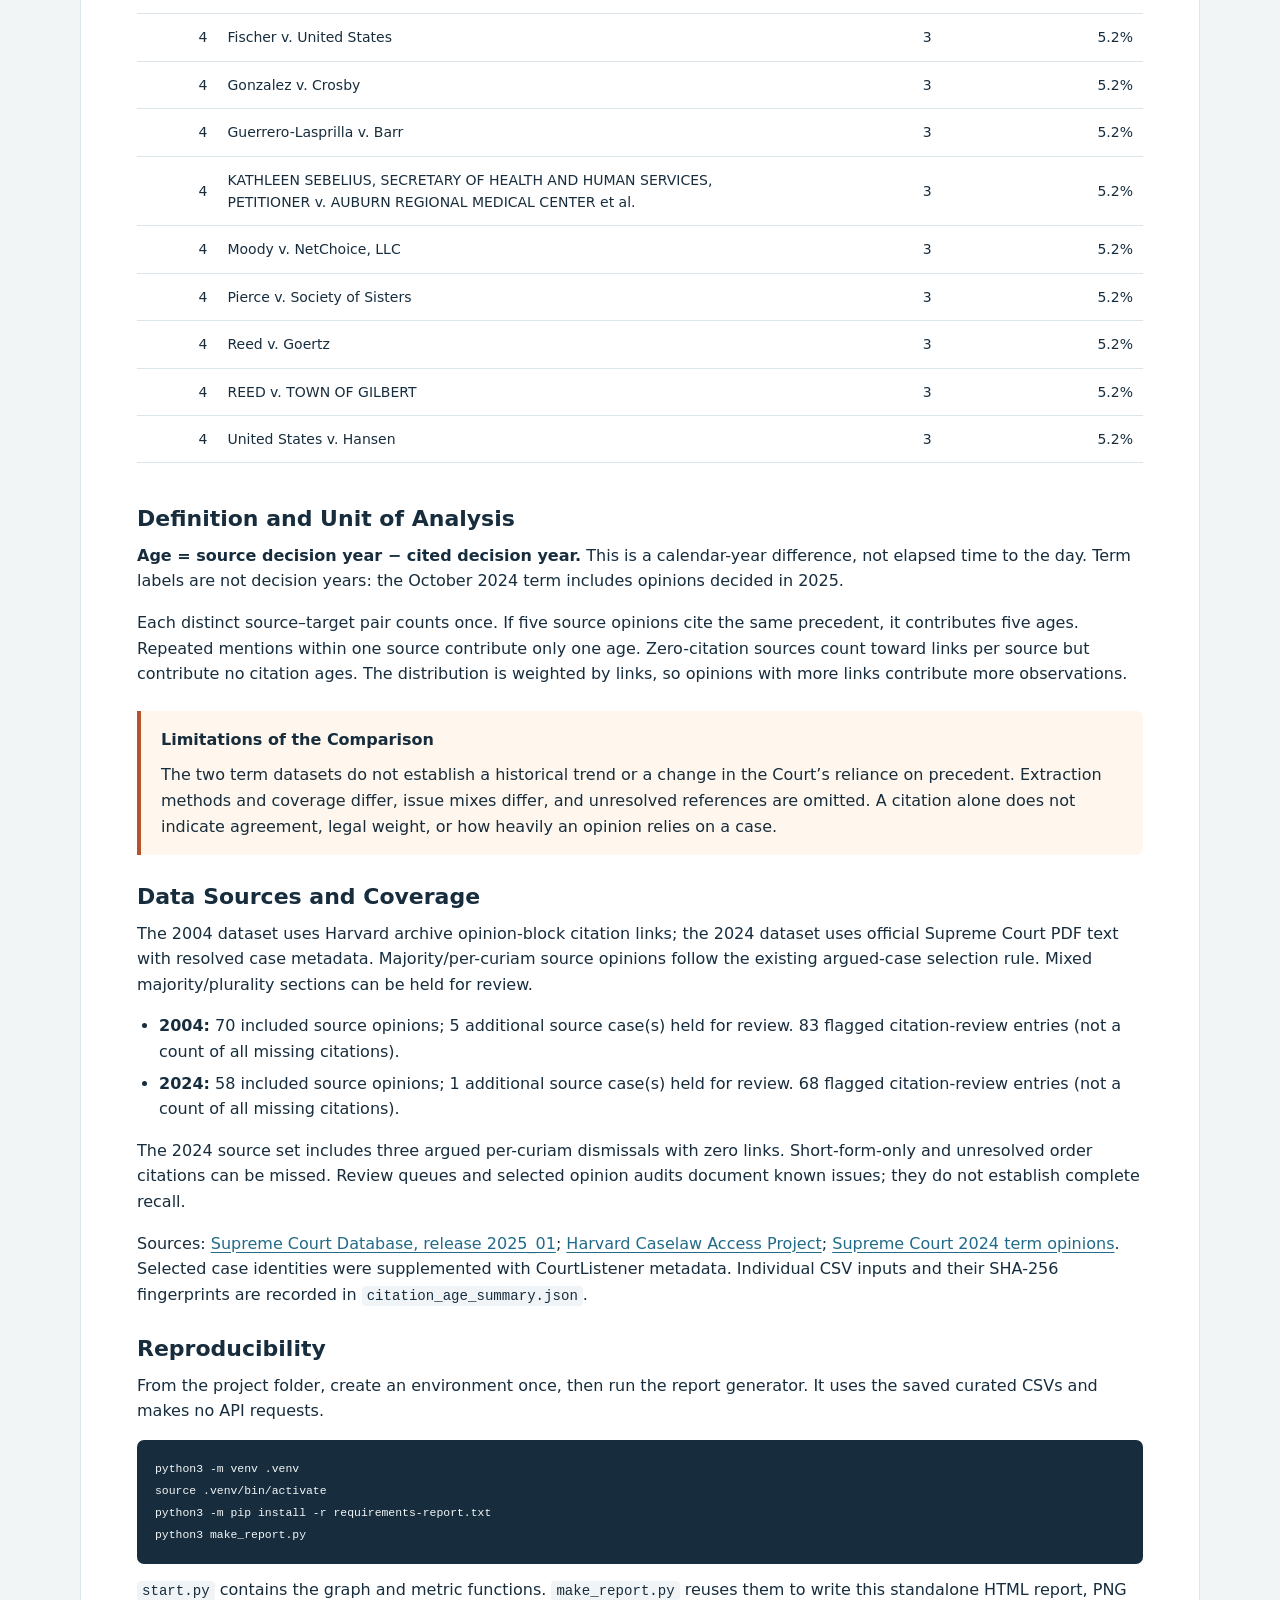
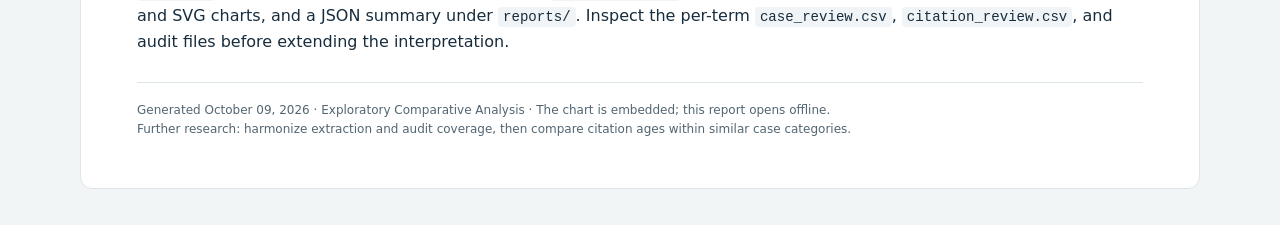
==== commit 11678159: "Add cited precedent rankings and citation concentration" ====
--- a/reports/citation_age_report.html
+++ b/reports/citation_age_report.html
@@ -3,7 +3,7 @@
 <head>
 <meta charset="utf-8">
 <meta name="viewport" content="width=device-width, initial-scale=1">
-<title>Distribution of Supreme Court Citation Ages — 2004 and 2024 Terms</title>
+<title>Supreme Court Citation Age and Precedent Reuse — 2004 and 2024 Terms</title>
 <style>
 :root { color-scheme: light; --ink:#172d3d; --muted:#526571; --line:#dce5ea; }
 * { box-sizing:border-box; }
@@ -11,6 +11,8 @@
 main { max-width:1120px; margin:36px auto; background:white; padding:48px 56px; border:1px solid var(--line); border-radius:12px; }
 .eyebrow { color:#226b88; font-size:12px; font-weight:750; letter-spacing:.12em; text-transform:uppercase; }
 h1 { font-size:clamp(30px,4vw,43px); line-height:1.15; margin:10px 0 16px; letter-spacing:-.025em; }
+.ranking-table { table-layout:fixed; }
+.ranking-table .case-name { text-align:left; overflow-wrap:anywhere; font-weight:500; }
 h2 { font-size:22px; margin:28px 0 10px; line-height:1.25; }
 p { margin:10px 0 16px; }
 .lead { font-size:18px; max-width:850px; color:var(--muted); }
@@ -38,7 +40,7 @@
 </head>
 <body><main>
 <div class="eyebrow">Supreme Court Citation Networks · Exploratory Comparative Analysis</div>
-<h1>Distribution of Supreme Court Citation Ages</h1>
+<h1>Supreme Court Citation Age and Precedent Reuse</h1>
 <p class="lead">An exploratory comparison of observed citation links from the October 2004 and 2024 terms. A directed edge connects a source opinion to a Supreme Court case it cites.</p>
 <span class="tag">Python · Adjacency lists · CSV</span><span class="tag">128 source opinions · 1,802 links</span>
 <figure><svg role="img" aria-label="Two histograms of citation ages with shared percentage axes. Mean and median are marked for each term." xmlns:xlink="http://www.w3.org/1999/xlink" width="864pt" height="576pt" viewBox="0 0 864 576" xmlns="http://www.w3.org/2000/svg" version="1.1">
@@ -46,7 +48,7 @@
   <rdf:RDF xmlns:dc="http://purl.org/dc/elements/1.1/" xmlns:cc="http://creativecommons.org/ns#" xmlns:rdf="http://www.w3.org/1999/02/22-rdf-syntax-ns#">
    <cc:Work>
     <dc:type rdf:resource="http://purl.org/dc/dcmitype/StillImage"/>
-    <dc:date>2026-10-09T14:38:45.581344</dc:date>
+    <dc:date>2026-10-09T16:33:49.176627</dc:date>
     <dc:format>image/svg+xml</dc:format>
     <dc:creator>
      <cc:Agent>
@@ -99,7 +101,7 @@
      <g id="line2d_6">
       <path d="M 77.76 259.106341 
 L 838.08 259.106341 
-" clip-path="url(#pb6559ec3bf)" style="fill: none; stroke: #e5ebee; stroke-width: 0.8; stroke-linecap: square"/>
+" clip-path="url(#p0d2f065d9f)" style="fill: none; stroke: #e5ebee; stroke-width: 0.8; stroke-linecap: square"/>
      </g>
      <g id="line2d_7"/>
      <g id="text_1">
@@ -110,7 +112,7 @@
      <g id="line2d_8">
       <path d="M 77.76 219.635958 
 L 838.08 219.635958 
-" clip-path="url(#pb6559ec3bf)" style="fill: none; stroke: #e5ebee; stroke-width: 0.8; stroke-linecap: square"/>
+" clip-path="url(#p0d2f065d9f)" style="fill: none; stroke: #e5ebee; stroke-width: 0.8; stroke-linecap: square"/>
      </g>
      <g id="line2d_9"/>
      <g id="text_2">
@@ -121,7 +123,7 @@
      <g id="line2d_10">
       <path d="M 77.76 180.165575 
 L 838.08 180.165575 
-" clip-path="url(#pb6559ec3bf)" style="fill: none; stroke: #e5ebee; stroke-width: 0.8; stroke-linecap: square"/>
+" clip-path="url(#p0d2f065d9f)" style="fill: none; stroke: #e5ebee; stroke-width: 0.8; stroke-linecap: square"/>
      </g>
      <g id="line2d_11"/>
      <g id="text_3">
@@ -132,7 +134,7 @@
      <g id="line2d_12">
       <path d="M 77.76 140.695192 
 L 838.08 140.695192 
-" clip-path="url(#pb6559ec3bf)" style="fill: none; stroke: #e5ebee; stroke-width: 0.8; stroke-linecap: square"/>
+" clip-path="url(#p0d2f065d9f)" style="fill: none; stroke: #e5ebee; stroke-width: 0.8; stroke-linecap: square"/>
      </g>
      <g id="line2d_13"/>
      <g id="text_4">
@@ -154,7 +156,7 @@
 L 110.817391 172.724788 
 L 77.76 172.724788 
 z
-" clip-path="url(#pb6559ec3bf)" style="fill: #226b88; opacity: 0.82; stroke: #ffffff; stroke-width: 0.6; stroke-linejoin: miter"/>
+" clip-path="url(#p0d2f065d9f)" style="fill: #226b88; opacity: 0.82; stroke: #ffffff; stroke-width: 0.6; stroke-linejoin: miter"/>
    </g>
    <g id="patch_5">
     <path d="M 110.817391 259.106341 
@@ -162,7 +164,7 @@
 L 143.874783 162.461633 
 L 110.817391 162.461633 
 z
-" clip-path="url(#pb6559ec3bf)" style="fill: #226b88; opacity: 0.82; stroke: #ffffff; stroke-width: 0.6; stroke-linejoin: miter"/>
+" clip-path="url(#p0d2f065d9f)" style="fill: #226b88; opacity: 0.82; stroke: #ffffff; stroke-width: 0.6; stroke-linejoin: miter"/>
    </g>
    <g id="patch_6">
     <path d="M 143.874783 259.106341 
@@ -170,7 +172,7 @@
 L 176.932174 185.553731 
 L 143.874783 185.553731 
 z
-" clip-path="url(#pb6559ec3bf)" style="fill: #226b88; opacity: 0.82; stroke: #ffffff; stroke-width: 0.6; stroke-linejoin: miter"/>
+" clip-path="url(#p0d2f065d9f)" style="fill: #226b88; opacity: 0.82; stroke: #ffffff; stroke-width: 0.6; stroke-linejoin: miter"/>
    </g>
    <g id="patch_7">
     <path d="M 176.932174 259.106341 
@@ -178,7 +180,7 @@
 L 209.989565 224.895825 
 L 176.932174 224.895825 
 z
-" clip-path="url(#pb6559ec3bf)" style="fill: #226b88; opacity: 0.82; stroke: #ffffff; stroke-width: 0.6; stroke-linejoin: miter"/>
+" clip-path="url(#p0d2f065d9f)" style="fill: #226b88; opacity: 0.82; stroke: #ffffff; stroke-width: 0.6; stroke-linejoin: miter"/>
    </g>
    <g id="patch_8">
     <path d="M 209.989565 259.106341 
@@ -186,7 +188,7 @@
 L 243.046957 238.1524 
 L 209.989565 238.1524 
 z
-" clip-path="url(#pb6559ec3bf)" style="fill: #226b88; opacity: 0.82; stroke: #ffffff; stroke-width: 0.6; stroke-linejoin: miter"/>
+" clip-path="url(#p0d2f065d9f)" style="fill: #226b88; opacity: 0.82; stroke: #ffffff; stroke-width: 0.6; stroke-linejoin: miter"/>
    </g>
    <g id="patch_9">
     <path d="M 243.046957 259.106341 
@@ -194,7 +196,7 @@
 L 276.104348 244.994503 
 L 243.046957 244.994503 
 z
-" clip-path="url(#pb6559ec3bf)" style="fill: #226b88; opacity: 0.82; stroke: #ffffff; stroke-width: 0.6; stroke-linejoin: miter"/>
+" clip-path="url(#p0d2f065d9f)" style="fill: #226b88; opacity: 0.82; stroke: #ffffff; stroke-width: 0.6; stroke-linejoin: miter"/>
    </g>
    <g id="patch_10">
     <path d="M 276.104348 259.106341 
@@ -202,7 +204,7 @@
 L 309.161739 244.566872 
 L 276.104348 244.566872 
 z
-" clip-path="url(#pb6559ec3bf)" style="fill: #226b88; opacity: 0.82; stroke: #ffffff; stroke-width: 0.6; stroke-linejoin: miter"/>
+" clip-path="url(#p0d2f065d9f)" style="fill: #226b88; opacity: 0.82; stroke: #ffffff; stroke-width: 0.6; stroke-linejoin: miter"/>
    </g>
    <g id="patch_11">
     <path d="M 309.161739 259.106341 
@@ -210,7 +212,7 @@
 L 342.21913 246.705029 
 L 309.161739 246.705029 
 z
-" clip-path="url(#pb6559ec3bf)" style="fill: #226b88; opacity: 0.82; stroke: #ffffff; stroke-width: 0.6; stroke-linejoin: miter"/>
+" clip-path="url(#p0d2f065d9f)" style="fill: #226b88; opacity: 0.82; stroke: #ffffff; stroke-width: 0.6; stroke-linejoin: miter"/>
    </g>
    <g id="patch_12">
     <path d="M 342.21913 259.106341 
@@ -218,7 +220,7 @@
 L 375.276522 253.119501 
 L 342.21913 253.119501 
 z
-" clip-path="url(#pb6559ec3bf)" style="fill: #226b88; opacity: 0.82; stroke: #ffffff; stroke-width: 0.6; stroke-linejoin: miter"/>
+" clip-path="url(#p0d2f065d9f)" style="fill: #226b88; opacity: 0.82; stroke: #ffffff; stroke-width: 0.6; stroke-linejoin: miter"/>
    </g>
    <g id="patch_13">
     <path d="M 375.276522 259.106341 
@@ -226,7 +228,7 @@
 L 408.333913 250.981344 
 L 375.276522 250.981344 
 z
-" clip-path="url(#pb6559ec3bf)" style="fill: #226b88; opacity: 0.82; stroke: #ffffff; stroke-width: 0.6; stroke-linejoin: miter"/>
+" clip-path="url(#p0d2f065d9f)" style="fill: #226b88; opacity: 0.82; stroke: #ffffff; stroke-width: 0.6; stroke-linejoin: miter"/>
    </g>
    <g id="patch_14">
     <path d="M 408.333913 259.106341 
@@ -234,7 +236,7 @@
 L 441.391304 250.126081 
 L 408.333913 250.126081 
 z
-" clip-path="url(#pb6559ec3bf)" style="fill: #226b88; opacity: 0.82; stroke: #ffffff; stroke-width: 0.6; stroke-linejoin: miter"/>
+" clip-path="url(#p0d2f065d9f)" style="fill: #226b88; opacity: 0.82; stroke: #ffffff; stroke-width: 0.6; stroke-linejoin: miter"/>
    </g>
    <g id="patch_15">
     <path d="M 441.391304 259.106341 
@@ -242,7 +244,7 @@
 L 474.448696 253.119501 
 L 441.391304 253.119501 
 z
-" clip-path="url(#pb6559ec3bf)" style="fill: #226b88; opacity: 0.82; stroke: #ffffff; stroke-width: 0.6; stroke-linejoin: miter"/>
+" clip-path="url(#p0d2f065d9f)" style="fill: #226b88; opacity: 0.82; stroke: #ffffff; stroke-width: 0.6; stroke-linejoin: miter"/>
    </g>
    <g id="patch_16">
     <path d="M 474.448696 259.106341 
@@ -250,7 +252,7 @@
 L 507.506087 257.395816 
 L 474.448696 257.395816 
 z
-" clip-path="url(#pb6559ec3bf)" style="fill: #226b88; opacity: 0.82; stroke: #ffffff; stroke-width: 0.6; stroke-linejoin: miter"/>
+" clip-path="url(#p0d2f065d9f)" style="fill: #226b88; opacity: 0.82; stroke: #ffffff; stroke-width: 0.6; stroke-linejoin: miter"/>
    </g>
    <g id="patch_17">
     <path d="M 507.506087 259.106341 
@@ -258,7 +260,7 @@
 L 540.563478 255.257658 
 L 507.506087 255.257658 
 z
-" clip-path="url(#pb6559ec3bf)" style="fill: #226b88; opacity: 0.82; stroke: #ffffff; stroke-width: 0.6; stroke-linejoin: miter"/>
+" clip-path="url(#p0d2f065d9f)" style="fill: #226b88; opacity: 0.82; stroke: #ffffff; stroke-width: 0.6; stroke-linejoin: miter"/>
    </g>
    <g id="patch_18">
     <path d="M 540.563478 259.106341 
@@ -266,7 +268,7 @@
 L 573.62087 257.823447 
 L 540.563478 257.823447 
 z
-" clip-path="url(#pb6559ec3bf)" style="fill: #226b88; opacity: 0.82; stroke: #ffffff; stroke-width: 0.6; stroke-linejoin: miter"/>
+" clip-path="url(#p0d2f065d9f)" style="fill: #226b88; opacity: 0.82; stroke: #ffffff; stroke-width: 0.6; stroke-linejoin: miter"/>
    </g>
    <g id="patch_19">
     <path d="M 573.62087 259.106341 
@@ -274,7 +276,7 @@
 L 606.678261 258.67871 
 L 573.62087 258.67871 
 z
-" clip-path="url(#pb6559ec3bf)" style="fill: #226b88; opacity: 0.82; stroke: #ffffff; stroke-width: 0.6; stroke-linejoin: miter"/>
+" clip-path="url(#p0d2f065d9f)" style="fill: #226b88; opacity: 0.82; stroke: #ffffff; stroke-width: 0.6; stroke-linejoin: miter"/>
    </g>
    <g id="patch_20">
     <path d="M 606.678261 259.106341 
@@ -282,7 +284,7 @@
 L 639.735652 258.251079 
 L 606.678261 258.251079 
 z
-" clip-path="url(#pb6559ec3bf)" style="fill: #226b88; opacity: 0.82; stroke: #ffffff; stroke-width: 0.6; stroke-linejoin: miter"/>
+" clip-path="url(#p0d2f065d9f)" style="fill: #226b88; opacity: 0.82; stroke: #ffffff; stroke-width: 0.6; stroke-linejoin: miter"/>
    </g>
    <g id="patch_21">
     <path d="M 639.735652 259.106341 
@@ -290,7 +292,7 @@
 L 672.793043 259.106341 
 L 639.735652 259.106341 
 z
-" clip-path="url(#pb6559ec3bf)" style="fill: #226b88; opacity: 0.82; stroke: #ffffff; stroke-width: 0.6; stroke-linejoin: miter"/>
+" clip-path="url(#p0d2f065d9f)" style="fill: #226b88; opacity: 0.82; stroke: #ffffff; stroke-width: 0.6; stroke-linejoin: miter"/>
    </g>
    <g id="patch_22">
     <path d="M 672.793043 259.106341 
@@ -298,7 +300,7 @@
 L 705.850435 255.68529 
 L 672.793043 255.68529 
 z
-" clip-path="url(#pb6559ec3bf)" style="fill: #226b88; opacity: 0.82; stroke: #ffffff; stroke-width: 0.6; stroke-linejoin: miter"/>
+" clip-path="url(#p0d2f065d9f)" style="fill: #226b88; opacity: 0.82; stroke: #ffffff; stroke-width: 0.6; stroke-linejoin: miter"/>
    </g>
    <g id="patch_23">
     <path d="M 705.850435 259.106341 
@@ -306,7 +308,7 @@
 L 738.907826 258.251079 
 L 705.850435 258.251079 
 z
-" clip-path="url(#pb6559ec3bf)" style="fill: #226b88; opacity: 0.82; stroke: #ffffff; stroke-width: 0.6; stroke-linejoin: miter"/>
+" clip-path="url(#p0d2f065d9f)" style="fill: #226b88; opacity: 0.82; stroke: #ffffff; stroke-width: 0.6; stroke-linejoin: miter"/>
    </g>
    <g id="patch_24">
     <path d="M 738.907826 259.106341 
@@ -314,7 +316,7 @@
 L 771.965217 258.67871 
 L 738.907826 258.67871 
 z
-" clip-path="url(#pb6559ec3bf)" style="fill: #226b88; opacity: 0.82; stroke: #ffffff; stroke-width: 0.6; stroke-linejoin: miter"/>
+" clip-path="url(#p0d2f065d9f)" style="fill: #226b88; opacity: 0.82; stroke: #ffffff; stroke-width: 0.6; stroke-linejoin: miter"/>
    </g>
    <g id="patch_25">
     <path d="M 771.965217 259.106341 
@@ -322,7 +324,7 @@
 L 805.022609 259.106341 
 L 771.965217 259.106341 
 z
-" clip-path="url(#pb6559ec3bf)" style="fill: #226b88; opacity: 0.82; stroke: #ffffff; stroke-width: 0.6; stroke-linejoin: miter"/>
+" clip-path="url(#p0d2f065d9f)" style="fill: #226b88; opacity: 0.82; stroke: #ffffff; stroke-width: 0.6; stroke-linejoin: miter"/>
    </g>
    <g id="patch_26">
     <path d="M 805.022609 259.106341 
@@ -330,7 +332,7 @@
 L 838.08 259.106341 
 L 805.022609 259.106341 
 z
-" clip-path="url(#pb6559ec3bf)" style="fill: #226b88; opacity: 0.82; stroke: #ffffff; stroke-width: 0.6; stroke-linejoin: miter"/>
+" clip-path="url(#p0d2f065d9f)" style="fill: #226b88; opacity: 0.82; stroke: #ffffff; stroke-width: 0.6; stroke-linejoin: miter"/>
    </g>
    <g id="text_6">
     <text style="fill: #172d3d; font: 11px 'DejaVu Sans'; text-anchor: end" x="830.4768" y="143.18104" transform="rotate(-0 830.4768 143.18104)">Median 21 years  |  Mean 33.42 years</text>
@@ -341,12 +343,12 @@
    <g id="line2d_14">
     <path d="M 147.180522 259.106341 
 L 147.180522 120.96 
-" clip-path="url(#pb6559ec3bf)" style="fill: none; stroke: #162e3e; stroke-width: 1.7; stroke-linecap: square"/>
+" clip-path="url(#p0d2f065d9f)" style="fill: none; stroke: #162e3e; stroke-width: 1.7; stroke-linecap: square"/>
    </g>
    <g id="line2d_15">
     <path d="M 188.228275 259.106341 
 L 188.228275 120.96 
-" clip-path="url(#pb6559ec3bf)" style="fill: none; stroke-dasharray: 6.8,5.1; stroke-dashoffset: 0; stroke: #162e3e; stroke-width: 1.7"/>
+" clip-path="url(#p0d2f065d9f)" style="fill: none; stroke-dasharray: 6.8,5.1; stroke-dashoffset: 0; stroke: #162e3e; stroke-width: 1.7"/>
    </g>
   </g>
   <g id="axes_2">
@@ -398,7 +400,7 @@
      <g id="line2d_21">
       <path d="M 77.76 460.8 
 L 838.08 460.8 
-" clip-path="url(#p22a490e594)" style="fill: none; stroke: #e5ebee; stroke-width: 0.8; stroke-linecap: square"/>
+" clip-path="url(#p1f875efd3d)" style="fill: none; stroke: #e5ebee; stroke-width: 0.8; stroke-linecap: square"/>
      </g>
      <g id="line2d_22"/>
      <g id="text_14">
@@ -409,7 +411,7 @@
      <g id="line2d_23">
       <path d="M 77.76 421.329617 
 L 838.08 421.329617 
-" clip-path="url(#p22a490e594)" style="fill: none; stroke: #e5ebee; stroke-width: 0.8; stroke-linecap: square"/>
+" clip-path="url(#p1f875efd3d)" style="fill: none; stroke: #e5ebee; stroke-width: 0.8; stroke-linecap: square"/>
      </g>
      <g id="line2d_24"/>
      <g id="text_15">
@@ -420,7 +422,7 @@
      <g id="line2d_25">
       <path d="M 77.76 381.859233 
 L 838.08 381.859233 
-" clip-path="url(#p22a490e594)" style="fill: none; stroke: #e5ebee; stroke-width: 0.8; stroke-linecap: square"/>
+" clip-path="url(#p1f875efd3d)" style="fill: none; stroke: #e5ebee; stroke-width: 0.8; stroke-linecap: square"/>
      </g>
      <g id="line2d_26"/>
      <g id="text_16">
@@ -431,7 +433,7 @@
      <g id="line2d_27">
       <path d="M 77.76 342.38885 
 L 838.08 342.38885 
-" clip-path="url(#p22a490e594)" style="fill: none; stroke: #e5ebee; stroke-width: 0.8; stroke-linecap: square"/>
+" clip-path="url(#p1f875efd3d)" style="fill: none; stroke: #e5ebee; stroke-width: 0.8; stroke-linecap: square"/>
      </g>
      <g id="line2d_28"/>
      <g id="text_17">
@@ -453,7 +455,7 @@
 L 110.817391 359.766596 
 L 77.76 359.766596 
 z
-" clip-path="url(#p22a490e594)" style="fill: #b5532b; opacity: 0.82; stroke: #ffffff; stroke-width: 0.6; stroke-linejoin: miter"/>
+" clip-path="url(#p1f875efd3d)" style="fill: #b5532b; opacity: 0.82; stroke: #ffffff; stroke-width: 0.6; stroke-linejoin: miter"/>
    </g>
    <g id="patch_30">
     <path d="M 110.817391 460.8 
@@ -461,7 +463,7 @@
 L 143.874783 392.546322 
 L 110.817391 392.546322 
 z
-" clip-path="url(#p22a490e594)" style="fill: #b5532b; opacity: 0.82; stroke: #ffffff; stroke-width: 0.6; stroke-linejoin: miter"/>
+" clip-path="url(#p1f875efd3d)" style="fill: #b5532b; opacity: 0.82; stroke: #ffffff; stroke-width: 0.6; stroke-linejoin: miter"/>
    </g>
    <g id="patch_31">
     <path d="M 143.874783 460.8 
@@ -469,7 +471,7 @@
 L 176.932174 413.651078 
 L 143.874783 413.651078 
 z
-" clip-path="url(#p22a490e594)" style="fill: #b5532b; opacity: 0.82; stroke: #ffffff; stroke-width: 0.6; stroke-linejoin: miter"/>
+" clip-path="url(#p1f875efd3d)" style="fill: #b5532b; opacity: 0.82; stroke: #ffffff; stroke-width: 0.6; stroke-linejoin: miter"/>
    </g>
    <g id="patch_32">
     <path d="M 176.932174 460.8 
@@ -477,7 +479,7 @@
 L 209.989565 411.854929 
 L 176.932174 411.854929 
 z
-" clip-path="url(#p22a490e594)" style="fill: #b5532b; opacity: 0.82; stroke: #ffffff; stroke-width: 0.6; stroke-linejoin: miter"/>
+" clip-path="url(#p1f875efd3d)" style="fill: #b5532b; opacity: 0.82; stroke: #ffffff; stroke-width: 0.6; stroke-linejoin: miter"/>
    </g>
    <g id="patch_33">
     <path d="M 209.989565 460.8 
@@ -485,7 +487,7 @@
 L 243.046957 421.73375 
 L 209.989565 421.73375 
 z
-" clip-path="url(#p22a490e594)" style="fill: #b5532b; opacity: 0.82; stroke: #ffffff; stroke-width: 0.6; stroke-linejoin: miter"/>
+" clip-path="url(#p1f875efd3d)" style="fill: #b5532b; opacity: 0.82; stroke: #ffffff; stroke-width: 0.6; stroke-linejoin: miter"/>
    </g>
    <g id="patch_34">
     <path d="M 243.046957 460.8 
@@ -493,7 +495,7 @@
 L 276.104348 443.736581 
 L 243.046957 443.736581 
 z
-" clip-path="url(#p22a490e594)" style="fill: #b5532b; opacity: 0.82; stroke: #ffffff; stroke-width: 0.6; stroke-linejoin: miter"/>
+" clip-path="url(#p1f875efd3d)" style="fill: #b5532b; opacity: 0.82; stroke: #ffffff; stroke-width: 0.6; stroke-linejoin: miter"/>
    </g>
    <g id="patch_35">
     <path d="M 276.104348 460.8 
@@ -501,7 +503,7 @@
 L 309.161739 450.921178 
 L 276.104348 450.921178 
 z
-" clip-path="url(#p22a490e594)" style="fill: #b5532b; opacity: 0.82; stroke: #ffffff; stroke-width: 0.6; stroke-linejoin: miter"/>
+" clip-path="url(#p1f875efd3d)" style="fill: #b5532b; opacity: 0.82; stroke: #ffffff; stroke-width: 0.6; stroke-linejoin: miter"/>
    </g>
    <g id="patch_36">
     <path d="M 309.161739 460.8 
@@ -509,7 +511,7 @@
 L 342.21913 451.370216 
 L 309.161739 451.370216 
 z
-" clip-path="url(#p22a490e594)" style="fill: #b5532b; opacity: 0.82; stroke: #ffffff; stroke-width: 0.6; stroke-linejoin: miter"/>
+" clip-path="url(#p1f875efd3d)" style="fill: #b5532b; opacity: 0.82; stroke: #ffffff; stroke-width: 0.6; stroke-linejoin: miter"/>
    </g>
    <g id="patch_37">
     <path d="M 342.21913 460.8 
@@ -517,7 +519,7 @@
 L 375.276522 443.736581 
 L 342.21913 443.736581 
 z
-" clip-path="url(#p22a490e594)" style="fill: #b5532b; opacity: 0.82; stroke: #ffffff; stroke-width: 0.6; stroke-linejoin: miter"/>
+" clip-path="url(#p1f875efd3d)" style="fill: #b5532b; opacity: 0.82; stroke: #ffffff; stroke-width: 0.6; stroke-linejoin: miter"/>
    </g>
    <g id="patch_38">
     <path d="M 375.276522 460.8 
@@ -525,7 +527,7 @@
 L 408.333913 454.513477 
 L 375.276522 454.513477 
 z
-" clip-path="url(#p22a490e594)" style="fill: #b5532b; opacity: 0.82; stroke: #ffffff; stroke-width: 0.6; stroke-linejoin: miter"/>
+" clip-path="url(#p1f875efd3d)" style="fill: #b5532b; opacity: 0.82; stroke: #ffffff; stroke-width: 0.6; stroke-linejoin: miter"/>
    </g>
    <g id="patch_39">
     <path d="M 408.333913 460.8 
@@ -533,7 +535,7 @@
 L 441.391304 454.513477 
 L 408.333913 454.513477 
 z
-" clip-path="url(#p22a490e594)" style="fill: #b5532b; opacity: 0.82; stroke: #ffffff; stroke-width: 0.6; stroke-linejoin: miter"/>
+" clip-path="url(#p1f875efd3d)" style="fill: #b5532b; opacity: 0.82; stroke: #ffffff; stroke-width: 0.6; stroke-linejoin: miter"/>
    </g>
    <g id="patch_40">
     <path d="M 441.391304 460.8 
@@ -541,7 +543,7 @@
 L 474.448696 457.656739 
 L 441.391304 457.656739 
 z
-" clip-path="url(#p22a490e594)" style="fill: #b5532b; opacity: 0.82; stroke: #ffffff; stroke-width: 0.6; stroke-linejoin: miter"/>
+" clip-path="url(#p1f875efd3d)" style="fill: #b5532b; opacity: 0.82; stroke: #ffffff; stroke-width: 0.6; stroke-linejoin: miter"/>
    </g>
    <g id="patch_41">
     <path d="M 474.448696 460.8 
@@ -549,7 +551,7 @@
 L 507.506087 456.758664 
 L 474.448696 456.758664 
 z
-" clip-path="url(#p22a490e594)" style="fill: #b5532b; opacity: 0.82; stroke: #ffffff; stroke-width: 0.6; stroke-linejoin: miter"/>
+" clip-path="url(#p1f875efd3d)" style="fill: #b5532b; opacity: 0.82; stroke: #ffffff; stroke-width: 0.6; stroke-linejoin: miter"/>
    </g>
    <g id="patch_42">
     <path d="M 507.506087 460.8 
@@ -557,7 +559,7 @@
 L 540.563478 459.003851 
 L 507.506087 459.003851 
 z
-" clip-path="url(#p22a490e594)" style="fill: #b5532b; opacity: 0.82; stroke: #ffffff; stroke-width: 0.6; stroke-linejoin: miter"/>
+" clip-path="url(#p1f875efd3d)" style="fill: #b5532b; opacity: 0.82; stroke: #ffffff; stroke-width: 0.6; stroke-linejoin: miter"/>
    </g>
    <g id="patch_43">
     <path d="M 540.563478 460.8 
@@ -565,7 +567,7 @@
 L 573.62087 456.309626 
 L 540.563478 456.309626 
 z
-" clip-path="url(#p22a490e594)" style="fill: #b5532b; opacity: 0.82; stroke: #ffffff; stroke-width: 0.6; stroke-linejoin: miter"/>
+" clip-path="url(#p1f875efd3d)" style="fill: #b5532b; opacity: 0.82; stroke: #ffffff; stroke-width: 0.6; stroke-linejoin: miter"/>
    </g>
    <g id="patch_44">
     <path d="M 573.62087 460.8 
@@ -573,7 +575,7 @@
 L 606.678261 456.309626 
 L 573.62087 456.309626 
 z
-" clip-path="url(#p22a490e594)" style="fill: #b5532b; opacity: 0.82; stroke: #ffffff; stroke-width: 0.6; stroke-linejoin: miter"/>
+" clip-path="url(#p1f875efd3d)" style="fill: #b5532b; opacity: 0.82; stroke: #ffffff; stroke-width: 0.6; stroke-linejoin: miter"/>
    </g>
    <g id="patch_45">
     <path d="M 606.678261 460.8 
@@ -581,7 +583,7 @@
 L 639.735652 460.8 
 L 606.678261 460.8 
 z
-" clip-path="url(#p22a490e594)" style="fill: #b5532b; opacity: 0.82; stroke: #ffffff; stroke-width: 0.6; stroke-linejoin: miter"/>
+" clip-path="url(#p1f875efd3d)" style="fill: #b5532b; opacity: 0.82; stroke: #ffffff; stroke-width: 0.6; stroke-linejoin: miter"/>
    </g>
    <g id="patch_46">
     <path d="M 639.735652 460.8 
@@ -589,7 +591,7 @@
 L 672.793043 460.350963 
 L 639.735652 460.350963 
 z
-" clip-path="url(#p22a490e594)" style="fill: #b5532b; opacity: 0.82; stroke: #ffffff; stroke-width: 0.6; stroke-linejoin: miter"/>
+" clip-path="url(#p1f875efd3d)" style="fill: #b5532b; opacity: 0.82; stroke: #ffffff; stroke-width: 0.6; stroke-linejoin: miter"/>
    </g>
    <g id="patch_47">
     <path d="M 672.793043 460.8 
@@ -597,7 +599,7 @@
 L 705.850435 458.105776 
 L 672.793043 458.105776 
 z
-" clip-path="url(#p22a490e594)" style="fill: #b5532b; opacity: 0.82; stroke: #ffffff; stroke-width: 0.6; stroke-linejoin: miter"/>
+" clip-path="url(#p1f875efd3d)" style="fill: #b5532b; opacity: 0.82; stroke: #ffffff; stroke-width: 0.6; stroke-linejoin: miter"/>
    </g>
    <g id="patch_48">
     <path d="M 705.850435 460.8 
@@ -605,7 +607,7 @@
 L 738.907826 459.901925 
 L 705.850435 459.901925 
 z
-" clip-path="url(#p22a490e594)" style="fill: #b5532b; opacity: 0.82; stroke: #ffffff; stroke-width: 0.6; stroke-linejoin: miter"/>
+" clip-path="url(#p1f875efd3d)" style="fill: #b5532b; opacity: 0.82; stroke: #ffffff; stroke-width: 0.6; stroke-linejoin: miter"/>
    </g>
    <g id="patch_49">
     <path d="M 738.907826 460.8 
@@ -613,7 +615,7 @@
 L 771.965217 459.901925 
 L 738.907826 459.901925 
 z
-" clip-path="url(#p22a490e594)" style="fill: #b5532b; opacity: 0.82; stroke: #ffffff; stroke-width: 0.6; stroke-linejoin: miter"/>
+" clip-path="url(#p1f875efd3d)" style="fill: #b5532b; opacity: 0.82; stroke: #ffffff; stroke-width: 0.6; stroke-linejoin: miter"/>
    </g>
    <g id="patch_50">
     <path d="M 771.965217 460.8 
@@ -621,7 +623,7 @@
 L 805.022609 460.8 
 L 771.965217 460.8 
 z
-" clip-path="url(#p22a490e594)" style="fill: #b5532b; opacity: 0.82; stroke: #ffffff; stroke-width: 0.6; stroke-linejoin: miter"/>
+" clip-path="url(#p1f875efd3d)" style="fill: #b5532b; opacity: 0.82; stroke: #ffffff; stroke-width: 0.6; stroke-linejoin: miter"/>
    </g>
    <g id="patch_51">
     <path d="M 805.022609 460.8 
@@ -629,7 +631,7 @@
 L 838.08 459.452888 
 L 805.022609 459.452888 
 z
-" clip-path="url(#p22a490e594)" style="fill: #b5532b; opacity: 0.82; stroke: #ffffff; stroke-width: 0.6; stroke-linejoin: miter"/>
+" clip-path="url(#p1f875efd3d)" style="fill: #b5532b; opacity: 0.82; stroke: #ffffff; stroke-width: 0.6; stroke-linejoin: miter"/>
    </g>
    <g id="text_19">
     <text style="fill: #172d3d; font: 11px 'DejaVu Sans'; text-anchor: end" x="830.4768" y="344.874699" transform="rotate(-0 830.4768 344.874699)">Median 25 years  |  Mean 36.97 years</text>
@@ -640,12 +642,12 @@
    <g id="line2d_29">
     <path d="M 160.403478 460.8 
 L 160.403478 322.653659 
-" clip-path="url(#p22a490e594)" style="fill: none; stroke: #162e3e; stroke-width: 1.7; stroke-linecap: square"/>
+" clip-path="url(#p1f875efd3d)" style="fill: none; stroke: #162e3e; stroke-width: 1.7; stroke-linecap: square"/>
    </g>
    <g id="line2d_30">
     <path d="M 199.982089 460.8 
 L 199.982089 322.653659 
-" clip-path="url(#p22a490e594)" style="fill: none; stroke-dasharray: 6.8,5.1; stroke-dashoffset: 0; stroke: #162e3e; stroke-width: 1.7"/>
+" clip-path="url(#p1f875efd3d)" style="fill: none; stroke-dasharray: 6.8,5.1; stroke-dashoffset: 0; stroke: #162e3e; stroke-width: 1.7"/>
    </g>
   </g>
   <g id="text_21">
@@ -665,10 +667,10 @@
   </g>
  </g>
  <defs>
-  <clipPath id="pb6559ec3bf">
+  <clipPath id="p0d2f065d9f">
    <rect x="77.76" y="120.96" width="760.32" height="138.146341"/>
   </clipPath>
-  <clipPath id="p22a490e594">
+  <clipPath id="p1f875efd3d">
    <rect x="77.76" y="322.653659" width="760.32" height="138.146341"/>
   </clipPath>
  </defs>
@@ -679,6 +681,11 @@
 <div class="table-wrap"><table>
 <thead><tr><th scope="col">Term</th><th scope="col">Source<br>opinions</th><th scope="col">Citation<br>links</th><th scope="col">Links per<br>source</th><th scope="col">Mean age<br>(years)</th><th scope="col">Median age<br>(years)</th></tr></thead>
 <tbody><tr><th scope='row'>2004</th><td>70</td><td>923</td><td>13.19</td><td>33.42</td><td>21</td></tr><tr><th scope='row'>2024</th><td>58</td><td>879</td><td>15.16</td><td>36.97</td><td>25</td></tr></tbody></table></div>
+<h2>Citation Concentration and Leading Precedents</h2>
+<p>The ten most cited cases receive <strong>3.4% of citation links in 2004</strong> and <strong>4.0% in 2024</strong>. These percentages divide the links received by exactly ten leading cases by all citation links in that term.</p>
+<p>The tables below answer a different question: what percentage of source cases cite each precedent? Each source counts at most once per precedent; zero-citation sources remain in the denominator. Percentages are not shares of all links and need not sum to 100%.</p>
+<p>All cases tied at the tenth position are displayed, so each table can contain more than ten rows. Equal counts have equal ranks; tied cases are ordered by name and ID. The concentration calculation above still uses exactly ten cases. Which tied cases occupy those ten positions does not change the result.</p>
+<h3>2004 Term</h3><p>14 cases shown, including all ties at the tenth position. Percentage denominator: 70 source cases.</p><div class='table-wrap'><table class='ranking-table'><colgroup><col style='width:8%'><col style='width:52%'><col style='width:20%'><col style='width:20%'></colgroup><thead><tr><th scope='col'>Rank</th><th scope='col' class='case-name'>Cited case</th><th scope='col'>Citing source cases</th><th scope='col'>Share of source cases</th></tr></thead><tbody><tr><td>1</td><th scope='row' class='case-name'>Woodford v. Garceau</th><td>4</td><td>5.7%</td></tr><tr><td>2</td><th scope='row' class='case-name'>Batson v. Kentucky</th><td>3</td><td>4.3%</td></tr><tr><td>2</td><th scope='row' class='case-name'>Duncan v. Walker</th><td>3</td><td>4.3%</td></tr><tr><td>2</td><th scope='row' class='case-name'>Gideon v. Wainwright</th><td>3</td><td>4.3%</td></tr><tr><td>2</td><th scope='row' class='case-name'>Lockett v. Ohio</th><td>3</td><td>4.3%</td></tr><tr><td>2</td><th scope='row' class='case-name'>Lucas v. South Carolina Coastal Council</th><td>3</td><td>4.3%</td></tr><tr><td>2</td><th scope='row' class='case-name'>Powers v. Ohio</th><td>3</td><td>4.3%</td></tr><tr><td>2</td><th scope='row' class='case-name'>Slack v. McDaniel</th><td>3</td><td>4.3%</td></tr><tr><td>2</td><th scope='row' class='case-name'>Smith v. United States</th><td>3</td><td>4.3%</td></tr><tr><td>2</td><th scope='row' class='case-name'>Steel Co. v. Citizens for a Better Environment</th><td>3</td><td>4.3%</td></tr><tr><td>2</td><th scope='row' class='case-name'>Washington v. Davis</th><td>3</td><td>4.3%</td></tr><tr><td>2</td><th scope='row' class='case-name'>Yee v. City of Escondido</th><td>3</td><td>4.3%</td></tr><tr><td>2</td><th scope='row' class='case-name'>Younger v. Harris</th><td>3</td><td>4.3%</td></tr><tr><td>2</td><th scope='row' class='case-name'>Zadvydas v. Davis</th><td>3</td><td>4.3%</td></tr></tbody></table></div><h3>2024 Term</h3><p>17 cases shown, including all ties at the tenth position. Percentage denominator: 58 source cases.</p><div class='table-wrap'><table class='ranking-table'><colgroup><col style='width:8%'><col style='width:52%'><col style='width:20%'><col style='width:20%'></colgroup><thead><tr><th scope='col'>Rank</th><th scope='col' class='case-name'>Cited case</th><th scope='col'>Citing source cases</th><th scope='col'>Share of source cases</th></tr></thead><tbody><tr><td>1</td><th scope='row' class='case-name'>Loper Bright Enterprises v. Raimondo</th><td>6</td><td>10.3%</td></tr><tr><td>2</td><th scope='row' class='case-name'>Epic Systems Corp. v. Lewis</th><td>4</td><td>6.9%</td></tr><tr><td>2</td><th scope='row' class='case-name'>Henson v. Santander Consumer USA Inc.</th><td>4</td><td>6.9%</td></tr><tr><td>4</td><th scope='row' class='case-name'>AMERICAN EXPRESS COMPANY, et al., PETITIONERS v. ITALIAN COLORS RESTAURANT, et al.</th><td>3</td><td>5.2%</td></tr><tr><td>4</td><th scope='row' class='case-name'>Cutter v. Wilkinson</th><td>3</td><td>5.2%</td></tr><tr><td>4</td><th scope='row' class='case-name'>Department of Agriculture Rural Development Rural Housing Service v. Kirtz</th><td>3</td><td>5.2%</td></tr><tr><td>4</td><th scope='row' class='case-name'>DORETHA H. HENDERSON, AUTHORIZED REPRESENTATIVE OF DAVID L. HENDERSON, DECEASED, PETITIONER v. ERIC K. SHINESKI, SECRETARY OF VETERANS AFFAIRS</th><td>3</td><td>5.2%</td></tr><tr><td>4</td><th scope='row' class='case-name'>ERIC H. HOLDER, JR., ATTORNEY GENERAL, et al. v. HUMANITARIAN LAW PROJECT et al.</th><td>3</td><td>5.2%</td></tr><tr><td>4</td><th scope='row' class='case-name'>Fischer v. United States</th><td>3</td><td>5.2%</td></tr><tr><td>4</td><th scope='row' class='case-name'>Gonzalez v. Crosby</th><td>3</td><td>5.2%</td></tr><tr><td>4</td><th scope='row' class='case-name'>Guerrero-Lasprilla v. Barr</th><td>3</td><td>5.2%</td></tr><tr><td>4</td><th scope='row' class='case-name'>KATHLEEN SEBELIUS, SECRETARY OF HEALTH AND HUMAN SERVICES, PETITIONER v. AUBURN REGIONAL MEDICAL CENTER et al.</th><td>3</td><td>5.2%</td></tr><tr><td>4</td><th scope='row' class='case-name'>Moody v. NetChoice, LLC</th><td>3</td><td>5.2%</td></tr><tr><td>4</td><th scope='row' class='case-name'>Pierce v. Society of Sisters</th><td>3</td><td>5.2%</td></tr><tr><td>4</td><th scope='row' class='case-name'>Reed v. Goertz</th><td>3</td><td>5.2%</td></tr><tr><td>4</td><th scope='row' class='case-name'>REED v. TOWN OF GILBERT</th><td>3</td><td>5.2%</td></tr><tr><td>4</td><th scope='row' class='case-name'>United States v. Hansen</th><td>3</td><td>5.2%</td></tr></tbody></table></div>
 <h2>Definition and Unit of Analysis</h2>
 <p><strong>Age = source decision year − cited decision year.</strong> This is a calendar-year difference, not elapsed time to the day. Term labels are not decision years: the October 2024 term includes opinions decided in 2025.</p>
 <p>Each distinct source–target pair counts once. If five source opinions cite the same precedent, it contributes five ages. Repeated mentions within one source contribute only one age. Zero-citation sources count toward links per source but contribute no citation ages. The distribution is weighted by links, so opinions with more links contribute more observations.</p>
